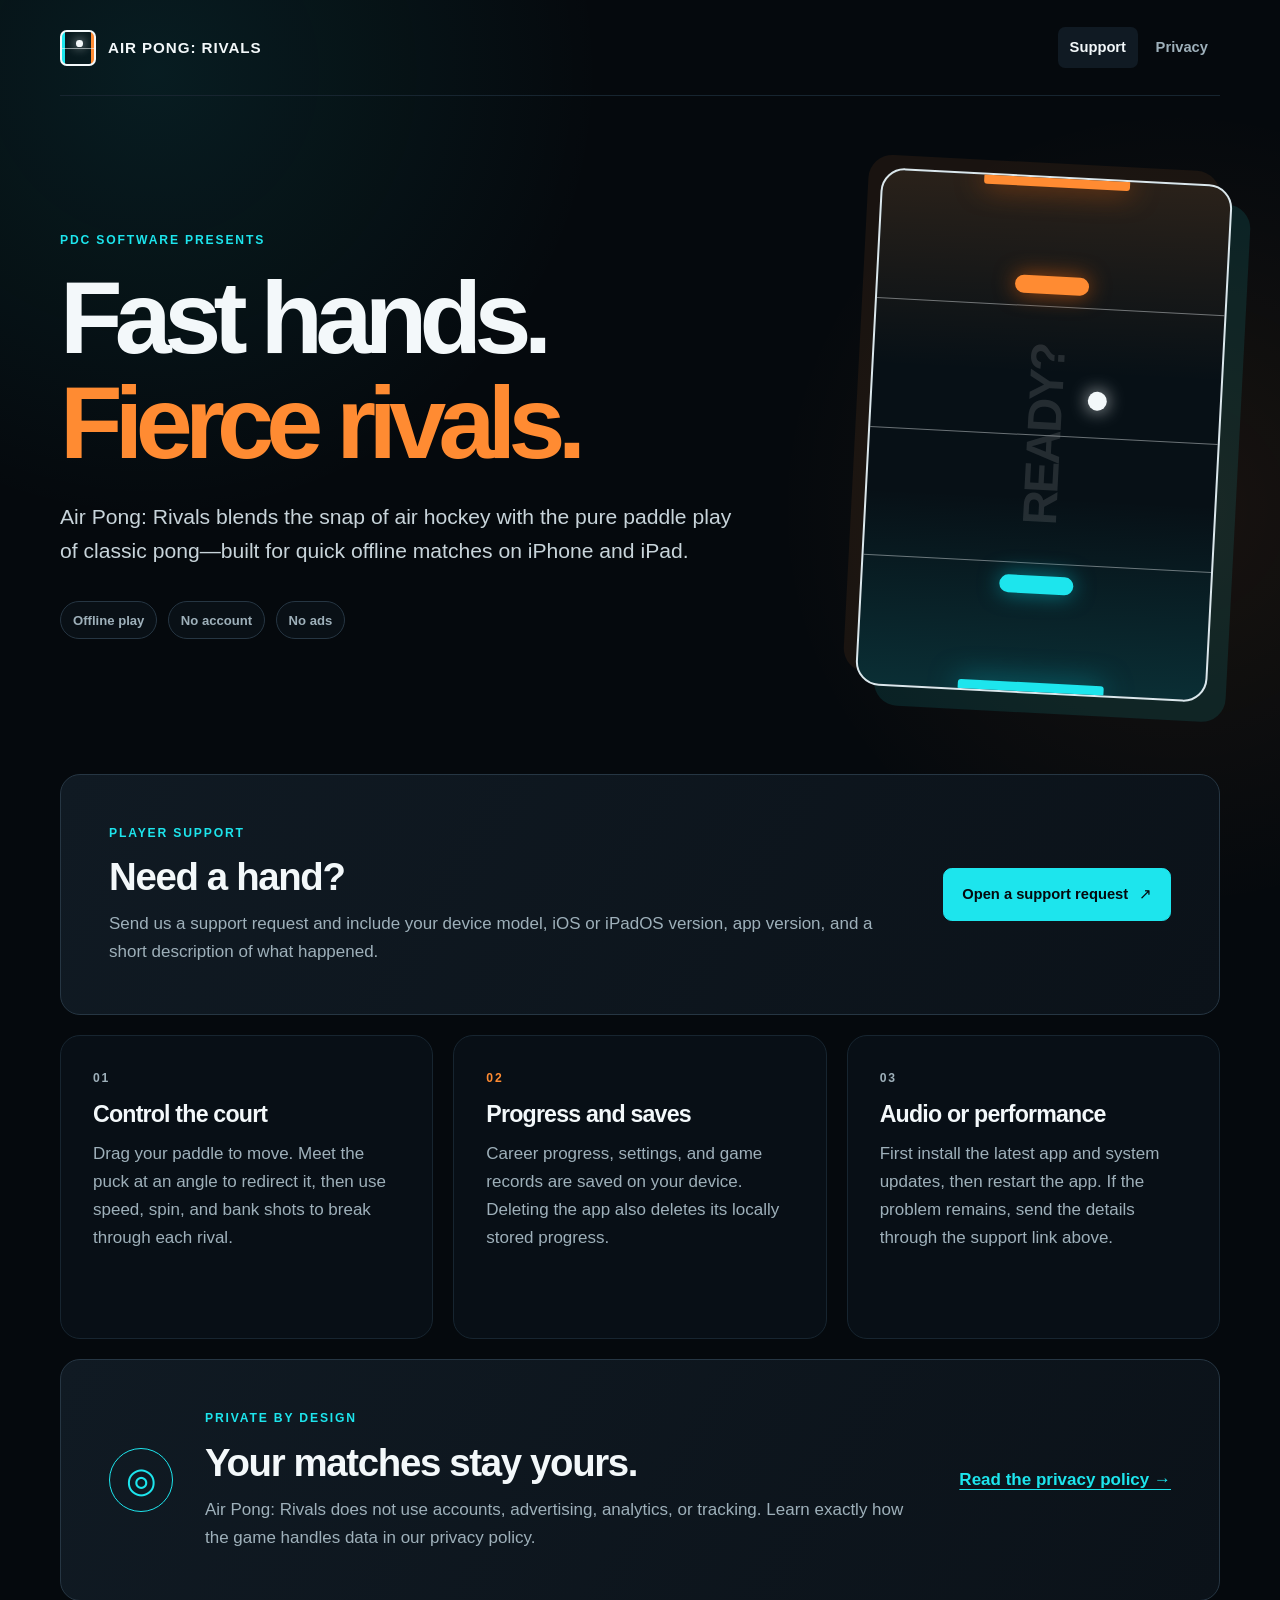
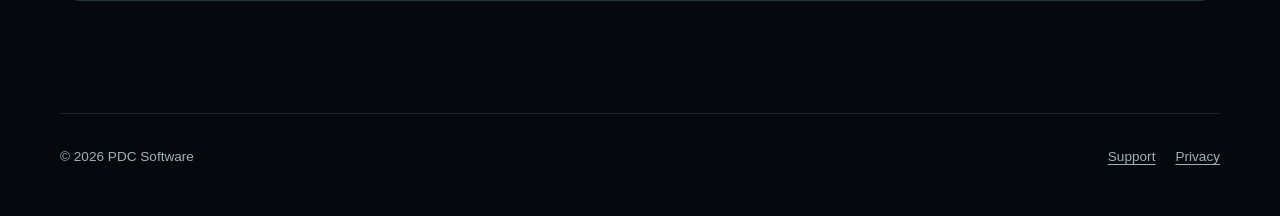
==== index.html @ 638e288f "feat: add Air Pong support site" ====
<!doctype html>
<html lang="en">
  <head>
    <meta charset="utf-8">
    <meta name="viewport" content="width=device-width, initial-scale=1">
    <meta name="theme-color" content="#05090d">
    <meta
      name="description"
      content="Support for Air Pong: Rivals, the fast offline paddle game for iPhone and iPad."
    >
    <title>Air Pong: Rivals — Support</title>
    <link rel="stylesheet" href="./styles.css">
  </head>
  <body>
    <a class="skip-link" href="#main-content">Skip to content</a>

    <header class="site-header">
      <a class="brand" href="./" aria-label="Air Pong: Rivals support home">
        <span class="brand-mark" aria-hidden="true">
          <span class="brand-puck"></span>
        </span>
        <span>Air Pong: Rivals</span>
      </a>
      <nav aria-label="Primary navigation">
        <a aria-current="page" href="./">Support</a>
        <a href="./privacy/">Privacy</a>
      </nav>
    </header>

    <main id="main-content">
      <section class="hero" aria-labelledby="hero-title">
        <div class="hero-copy">
          <p class="eyebrow">PDC Software presents</p>
          <h1 id="hero-title">Fast hands.<br><span>Fierce rivals.</span></h1>
          <p class="lede">
            Air Pong: Rivals blends the snap of air hockey with the pure paddle
            play of classic pong—built for quick offline matches on iPhone and iPad.
          </p>
          <div class="badges" aria-label="Game highlights">
            <span>Offline play</span>
            <span>No account</span>
            <span>No ads</span>
          </div>
        </div>

        <div class="court-card" aria-hidden="true">
          <div class="court-line court-line-top"></div>
          <div class="court-line court-line-middle"></div>
          <div class="court-line court-line-bottom"></div>
          <div class="paddle paddle-top"></div>
          <div class="paddle paddle-bottom"></div>
          <div class="puck"></div>
          <p>READY?</p>
        </div>
      </section>

      <section class="support-panel" aria-labelledby="support-title">
        <div>
          <p class="eyebrow">Player support</p>
          <h2 id="support-title">Need a hand?</h2>
          <p>
            Send us a support request and include your device model, iOS or iPadOS
            version, app version, and a short description of what happened.
          </p>
        </div>
        <a
          class="button"
          href="https://github.com/pdcsoftwarellc/pdcsoftware.github.io/issues/new?title=Air%20Pong%3A%20Rivals%20support%20request"
        >Open a support request <span aria-hidden="true">↗</span></a>
      </section>

      <section class="help-grid" aria-label="Common help topics">
        <article class="help-card">
          <p class="card-number">01</p>
          <h2>Control the court</h2>
          <p>
            Drag your paddle to move. Meet the puck at an angle to redirect it,
            then use speed, spin, and bank shots to break through each rival.
          </p>
        </article>

        <article class="help-card">
          <p class="card-number">02</p>
          <h2>Progress and saves</h2>
          <p>
            Career progress, settings, and game records are saved on your device.
            Deleting the app also deletes its locally stored progress.
          </p>
        </article>

        <article class="help-card">
          <p class="card-number">03</p>
          <h2>Audio or performance</h2>
          <p>
            First install the latest app and system updates, then restart the app.
            If the problem remains, send the details through the support link above.
          </p>
        </article>
      </section>

      <section class="privacy-callout" aria-labelledby="privacy-title">
        <div class="privacy-icon" aria-hidden="true">◎</div>
        <div>
          <p class="eyebrow">Private by design</p>
          <h2 id="privacy-title">Your matches stay yours.</h2>
          <p>
            Air Pong: Rivals does not use accounts, advertising, analytics, or
            tracking. Learn exactly how the game handles data in our privacy policy.
          </p>
        </div>
        <a class="text-link" href="./privacy/">Read the privacy policy <span aria-hidden="true">→</span></a>
      </section>
    </main>

    <footer>
      <p>© 2026 PDC Software</p>
      <div>
        <a href="./">Support</a>
        <a href="./privacy/">Privacy</a>
      </div>
    </footer>
  </body>
</html>
---- styles.css ----
:root {
  color-scheme: dark;
  --background: #05090d;
  --surface: #0b1219;
  --surface-raised: #101a23;
  --line: #263643;
  --line-soft: #172530;
  --text: #f3f8fa;
  --muted: #9eb0ba;
  --cyan: #1de5ed;
  --cyan-dark: #087f8b;
  --orange: #ff8b32;
  --orange-dark: #a64b10;
  --max-width: 1160px;
  font-family: ui-sans-serif, -apple-system, BlinkMacSystemFont, "Segoe UI", sans-serif;
  font-synthesis: none;
}

* {
  box-sizing: border-box;
}

html {
  background: var(--background);
  scroll-behavior: smooth;
}

body {
  min-width: 320px;
  margin: 0;
  color: var(--text);
  background:
    radial-gradient(circle at 12% 4%, rgb(29 229 237 / 9%), transparent 28rem),
    radial-gradient(circle at 92% 28%, rgb(255 139 50 / 8%), transparent 25rem),
    var(--background);
  font-size: 17px;
  line-height: 1.65;
}

a {
  color: inherit;
}

a:focus-visible {
  outline: 3px solid var(--cyan);
  outline-offset: 4px;
}

.skip-link {
  position: fixed;
  z-index: 20;
  top: 1rem;
  left: 1rem;
  padding: 0.65rem 0.9rem;
  border-radius: 0.4rem;
  color: var(--background);
  background: var(--cyan);
  font-weight: 800;
  transform: translateY(-200%);
}

.skip-link:focus {
  transform: translateY(0);
}

.site-header,
main,
footer {
  width: min(calc(100% - 3rem), var(--max-width));
  margin-inline: auto;
}

.site-header {
  display: flex;
  align-items: center;
  justify-content: space-between;
  min-height: 6rem;
  border-bottom: 1px solid var(--line-soft);
}

.brand {
  display: inline-flex;
  gap: 0.75rem;
  align-items: center;
  color: var(--text);
  font-size: 0.95rem;
  font-weight: 850;
  letter-spacing: 0.06em;
  text-decoration: none;
  text-transform: uppercase;
}

.brand-mark {
  position: relative;
  display: inline-block;
  width: 2.25rem;
  height: 2.25rem;
  overflow: hidden;
  border: 2px solid var(--text);
  border-radius: 0.42rem;
  background: linear-gradient(90deg, var(--cyan) 0 10%, transparent 10% 90%, var(--orange) 90%);
}

.brand-mark::before {
  position: absolute;
  top: 50%;
  left: 0;
  width: 100%;
  border-top: 1px solid rgb(243 248 250 / 55%);
  content: "";
}

.brand-puck {
  position: absolute;
  top: 0.56rem;
  left: 0.9rem;
  width: 0.42rem;
  height: 0.42rem;
  border-radius: 50%;
  background: var(--text);
  box-shadow: 0 0 0.65rem var(--text);
}

nav {
  display: flex;
  gap: 0.35rem;
}

nav a {
  padding: 0.55rem 0.75rem;
  border-radius: 0.45rem;
  color: var(--muted);
  font-size: 0.92rem;
  font-weight: 700;
  text-decoration: none;
}

nav a:hover,
nav a[aria-current="page"] {
  color: var(--text);
  background: var(--surface-raised);
}

.hero {
  display: grid;
  grid-template-columns: minmax(0, 1.3fr) minmax(18rem, 0.7fr);
  gap: clamp(3rem, 8vw, 7rem);
  align-items: center;
  min-height: 42rem;
  padding-block: 5rem;
}

.eyebrow,
.card-number,
.effective-date {
  margin: 0 0 0.9rem;
  color: var(--cyan);
  font-size: 0.76rem;
  font-weight: 850;
  letter-spacing: 0.15em;
  text-transform: uppercase;
}

h1,
h2,
p {
  margin-top: 0;
}

h1,
h2 {
  line-height: 1.03;
  text-wrap: balance;
}

h1 {
  max-width: 12ch;
  margin-bottom: 1.5rem;
  font-size: clamp(3.6rem, 8vw, 7.4rem);
  font-weight: 900;
  letter-spacing: -0.075em;
}

h1 span {
  color: var(--orange);
}

h2 {
  margin-bottom: 0.85rem;
  font-size: clamp(1.65rem, 3vw, 2.4rem);
  letter-spacing: -0.035em;
}

.lede {
  max-width: 42rem;
  color: #c8d4da;
  font-size: clamp(1.1rem, 2vw, 1.32rem);
  line-height: 1.65;
}

.badges {
  display: flex;
  flex-wrap: wrap;
  gap: 0.65rem;
  margin-top: 2rem;
}

.badges span {
  padding: 0.45rem 0.75rem;
  border: 1px solid var(--line);
  border-radius: 100vmax;
  color: var(--muted);
  background: rgb(11 18 25 / 78%);
  font-size: 0.82rem;
  font-weight: 750;
}

.court-card {
  position: relative;
  width: min(100%, 22rem);
  aspect-ratio: 0.68;
  justify-self: end;
  overflow: hidden;
  border: 2px solid #dbe7ec;
  border-radius: 1.5rem;
  background:
    linear-gradient(180deg, rgb(255 139 50 / 14%), transparent 38%),
    linear-gradient(0deg, rgb(29 229 237 / 14%), transparent 38%),
    #071016;
  box-shadow:
    1.2rem 1.2rem 0 rgb(29 229 237 / 10%),
    -0.8rem -0.8rem 0 rgb(255 139 50 / 8%);
  transform: rotate(3deg);
}

.court-card::before,
.court-card::after {
  position: absolute;
  left: 50%;
  width: 42%;
  height: 0.7rem;
  border-radius: 0.2rem;
  content: "";
  transform: translateX(-50%);
}

.court-card::before {
  top: -0.15rem;
  background: var(--orange);
  box-shadow: 0 0 1.8rem var(--orange-dark);
}

.court-card::after {
  bottom: -0.15rem;
  background: var(--cyan);
  box-shadow: 0 0 1.8rem var(--cyan-dark);
}

.court-card p {
  position: absolute;
  top: 50%;
  left: 50%;
  margin: 0;
  color: rgb(243 248 250 / 12%);
  font-size: 3rem;
  font-weight: 950;
  letter-spacing: -0.06em;
  transform: translate(-50%, -50%) rotate(-90deg);
}

.court-line {
  position: absolute;
  left: 0;
  width: 100%;
  border-top: 1px solid rgb(243 248 250 / 42%);
}

.court-line-top {
  top: 25%;
}

.court-line-middle {
  top: 50%;
}

.court-line-bottom {
  top: 75%;
}

.paddle {
  position: absolute;
  left: 50%;
  width: 4.6rem;
  height: 1.15rem;
  border-radius: 100vmax;
  transform: translateX(-50%);
}

.paddle-top {
  top: 19%;
  background: var(--orange);
  box-shadow: 0 0 1.3rem var(--orange-dark);
}

.paddle-bottom {
  bottom: 19%;
  background: var(--cyan);
  box-shadow: 0 0 1.3rem var(--cyan-dark);
}

.puck {
  position: absolute;
  top: 41%;
  left: 62%;
  width: 1.2rem;
  height: 1.2rem;
  border-radius: 50%;
  background: var(--text);
  box-shadow: 0 0 1.1rem rgb(243 248 250 / 80%);
}

.support-panel,
.privacy-callout {
  display: grid;
  grid-template-columns: 1fr auto;
  gap: 2rem;
  align-items: center;
  margin-bottom: 1.25rem;
  padding: clamp(1.6rem, 4vw, 3rem);
  border: 1px solid var(--line);
  border-radius: 1.25rem;
  background: linear-gradient(120deg, var(--surface-raised), var(--surface));
}

.support-panel p:not(.eyebrow),
.privacy-callout p:not(.eyebrow),
.help-card p,
.policy-content p,
.policy-summary p {
  color: var(--muted);
}

.support-panel p:last-child,
.privacy-callout p:last-child,
.help-card p:last-child,
.policy-summary p:last-child {
  margin-bottom: 0;
}

.button {
  display: inline-flex;
  gap: 0.65rem;
  align-items: center;
  justify-content: center;
  min-height: 3.3rem;
  padding: 0.8rem 1.15rem;
  border: 1px solid var(--cyan);
  border-radius: 0.55rem;
  color: var(--background);
  background: var(--cyan);
  font-size: 0.92rem;
  font-weight: 850;
  text-decoration: none;
  white-space: nowrap;
}

.button:hover {
  background: #72f6fa;
}

.help-grid {
  display: grid;
  grid-template-columns: repeat(3, 1fr);
  gap: 1.25rem;
  margin-bottom: 1.25rem;
}

.help-card {
  min-height: 19rem;
  padding: 2rem;
  border: 1px solid var(--line-soft);
  border-radius: 1.25rem;
  background: rgb(11 18 25 / 72%);
}

.help-card:nth-child(2) .card-number {
  color: var(--orange);
}

.help-card h2 {
  font-size: 1.45rem;
}

.privacy-callout {
  grid-template-columns: auto 1fr auto;
  margin-bottom: 7rem;
}

.privacy-icon {
  display: grid;
  width: 4rem;
  height: 4rem;
  place-items: center;
  border: 1px solid var(--cyan);
  border-radius: 50%;
  color: var(--cyan);
  font-size: 2.2rem;
}

.text-link {
  color: var(--cyan);
  font-weight: 800;
  text-underline-offset: 0.25rem;
}

footer {
  display: flex;
  justify-content: space-between;
  padding-block: 2rem 3rem;
  border-top: 1px solid var(--line-soft);
  color: var(--muted);
  font-size: 0.85rem;
}

footer p {
  margin: 0;
}

footer div {
  display: flex;
  gap: 1.25rem;
}

footer a {
  text-underline-offset: 0.2rem;
}

.policy-page {
  max-width: 940px;
}

.policy-header {
  padding-block: 6rem 4rem;
  border-bottom: 1px solid var(--line-soft);
}

.policy-header h1 {
  max-width: none;
  margin-bottom: 1.2rem;
  font-size: clamp(3.4rem, 8vw, 6.8rem);
}

.effective-date {
  margin-top: 2rem;
  color: var(--muted);
}

.policy-summary {
  margin-block: 3rem 1rem;
  padding: clamp(1.6rem, 4vw, 2.6rem);
  border: 1px solid var(--cyan-dark);
  border-radius: 1.25rem;
  background: rgb(29 229 237 / 6%);
}

.policy-summary h2 {
  max-width: 22ch;
}

.policy-content {
  margin-bottom: 6rem;
}

.policy-content section {
  padding-block: 2.5rem;
  border-bottom: 1px solid var(--line-soft);
}

.policy-content h2 {
  display: grid;
  grid-template-columns: 2.5rem 1fr;
  gap: 0.3rem;
  font-size: 1.55rem;
}

.policy-content h2 span {
  color: var(--orange);
  font-size: 0.75rem;
  letter-spacing: 0.08em;
}

.policy-content p {
  max-width: 47rem;
  margin-left: 2.8rem;
}

.policy-content .button {
  margin: 0.6rem 0 0 2.8rem;
}

@media (max-width: 820px) {
  .hero {
    grid-template-columns: 1fr;
    min-height: auto;
    padding-block: 4rem;
  }

  .court-card {
    width: min(75vw, 20rem);
    justify-self: center;
    transform: rotate(2deg);
  }

  .help-grid {
    grid-template-columns: 1fr;
  }

  .help-card {
    min-height: auto;
  }

  .privacy-callout {
    grid-template-columns: auto 1fr;
  }

  .privacy-callout .text-link {
    grid-column: 2;
  }
}

@media (max-width: 620px) {
  .site-header,
  main,
  footer {
    width: min(calc(100% - 2rem), var(--max-width));
  }

  .site-header {
    align-items: flex-start;
    padding-block: 1.2rem;
  }

  .brand {
    max-width: 11rem;
    line-height: 1.25;
  }

  nav {
    flex-direction: column;
    align-items: flex-end;
  }

  nav a {
    padding-block: 0.3rem;
  }

  h1 {
    font-size: clamp(3.25rem, 17vw, 5.4rem);
  }

  .support-panel,
  .privacy-callout {
    grid-template-columns: 1fr;
  }

  .support-panel .button {
    width: 100%;
    white-space: normal;
  }

  .privacy-callout .text-link {
    grid-column: 1;
  }

  .policy-content h2 {
    grid-template-columns: 1fr;
  }

  .policy-content p,
  .policy-content .button {
    margin-left: 0;
  }

  footer {
    gap: 1rem;
    flex-direction: column;
  }
}

@media (prefers-reduced-motion: reduce) {
  html {
    scroll-behavior: auto;
  }
}
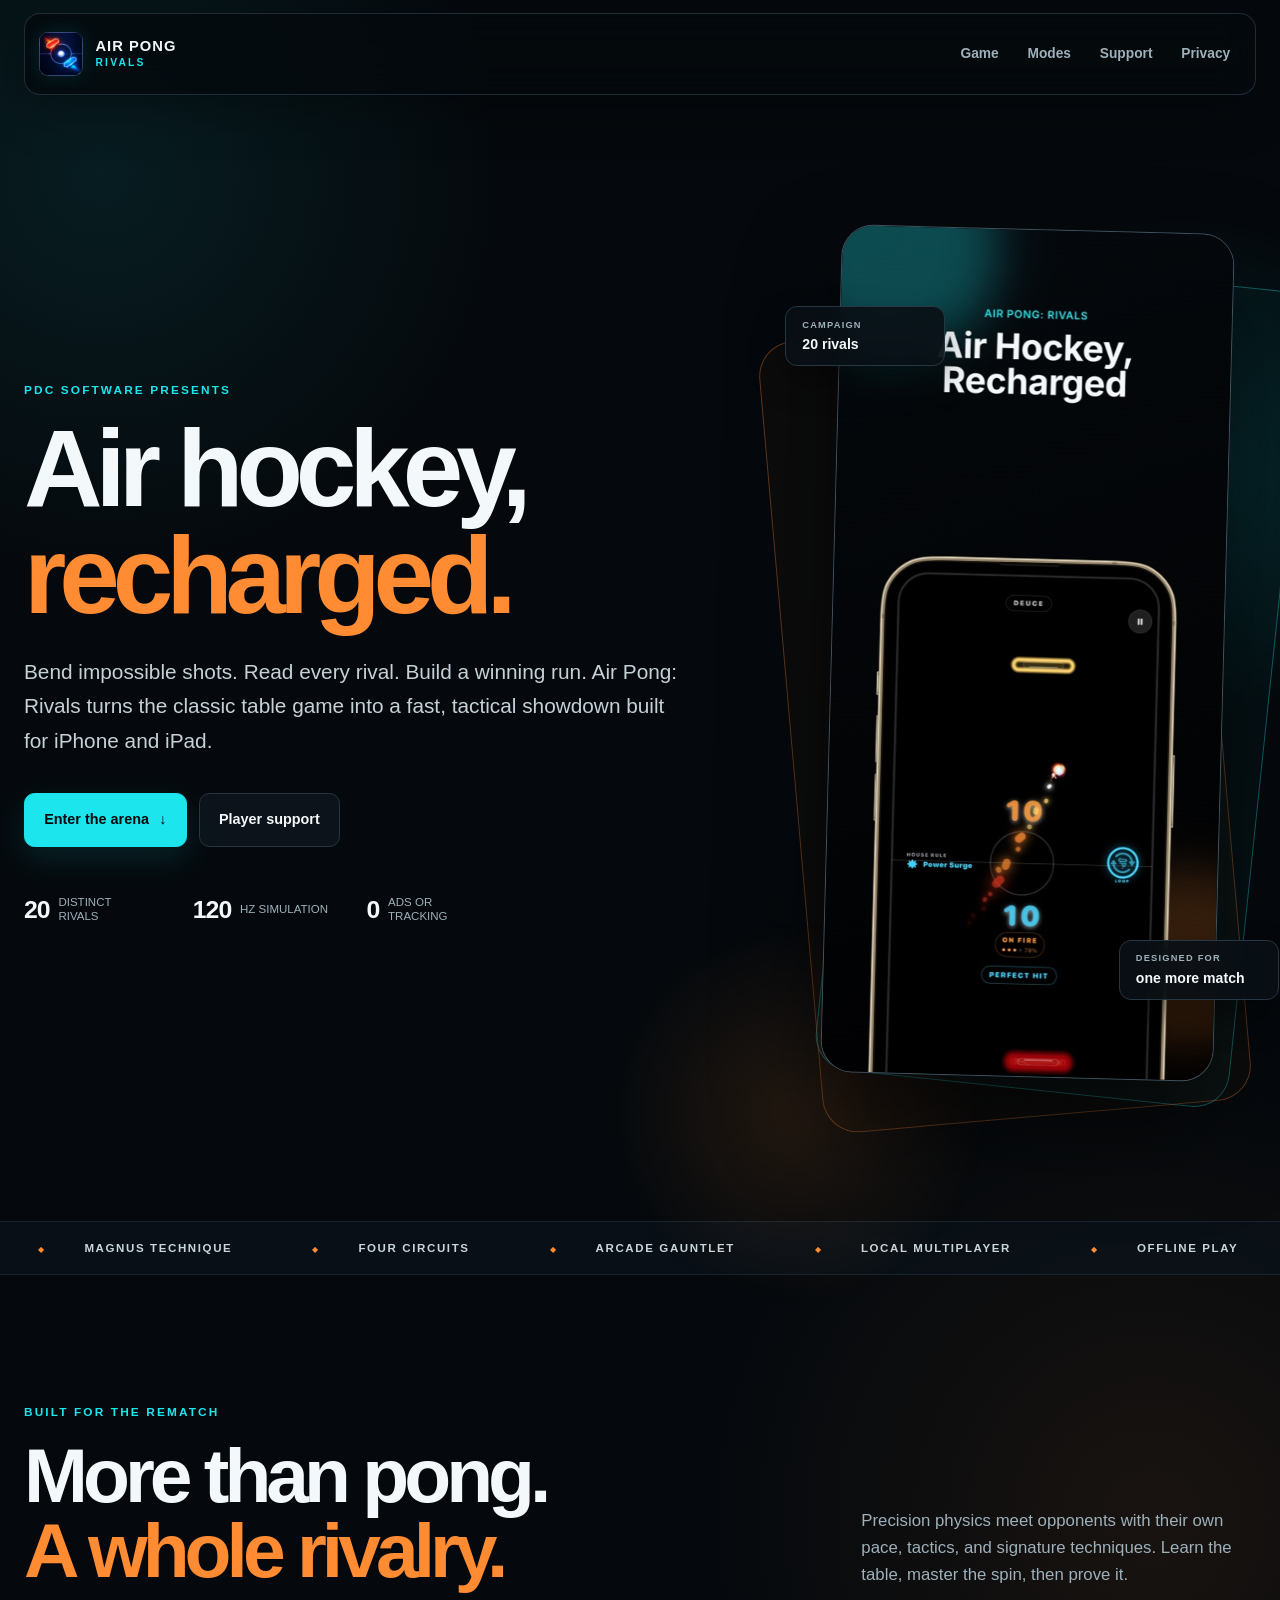
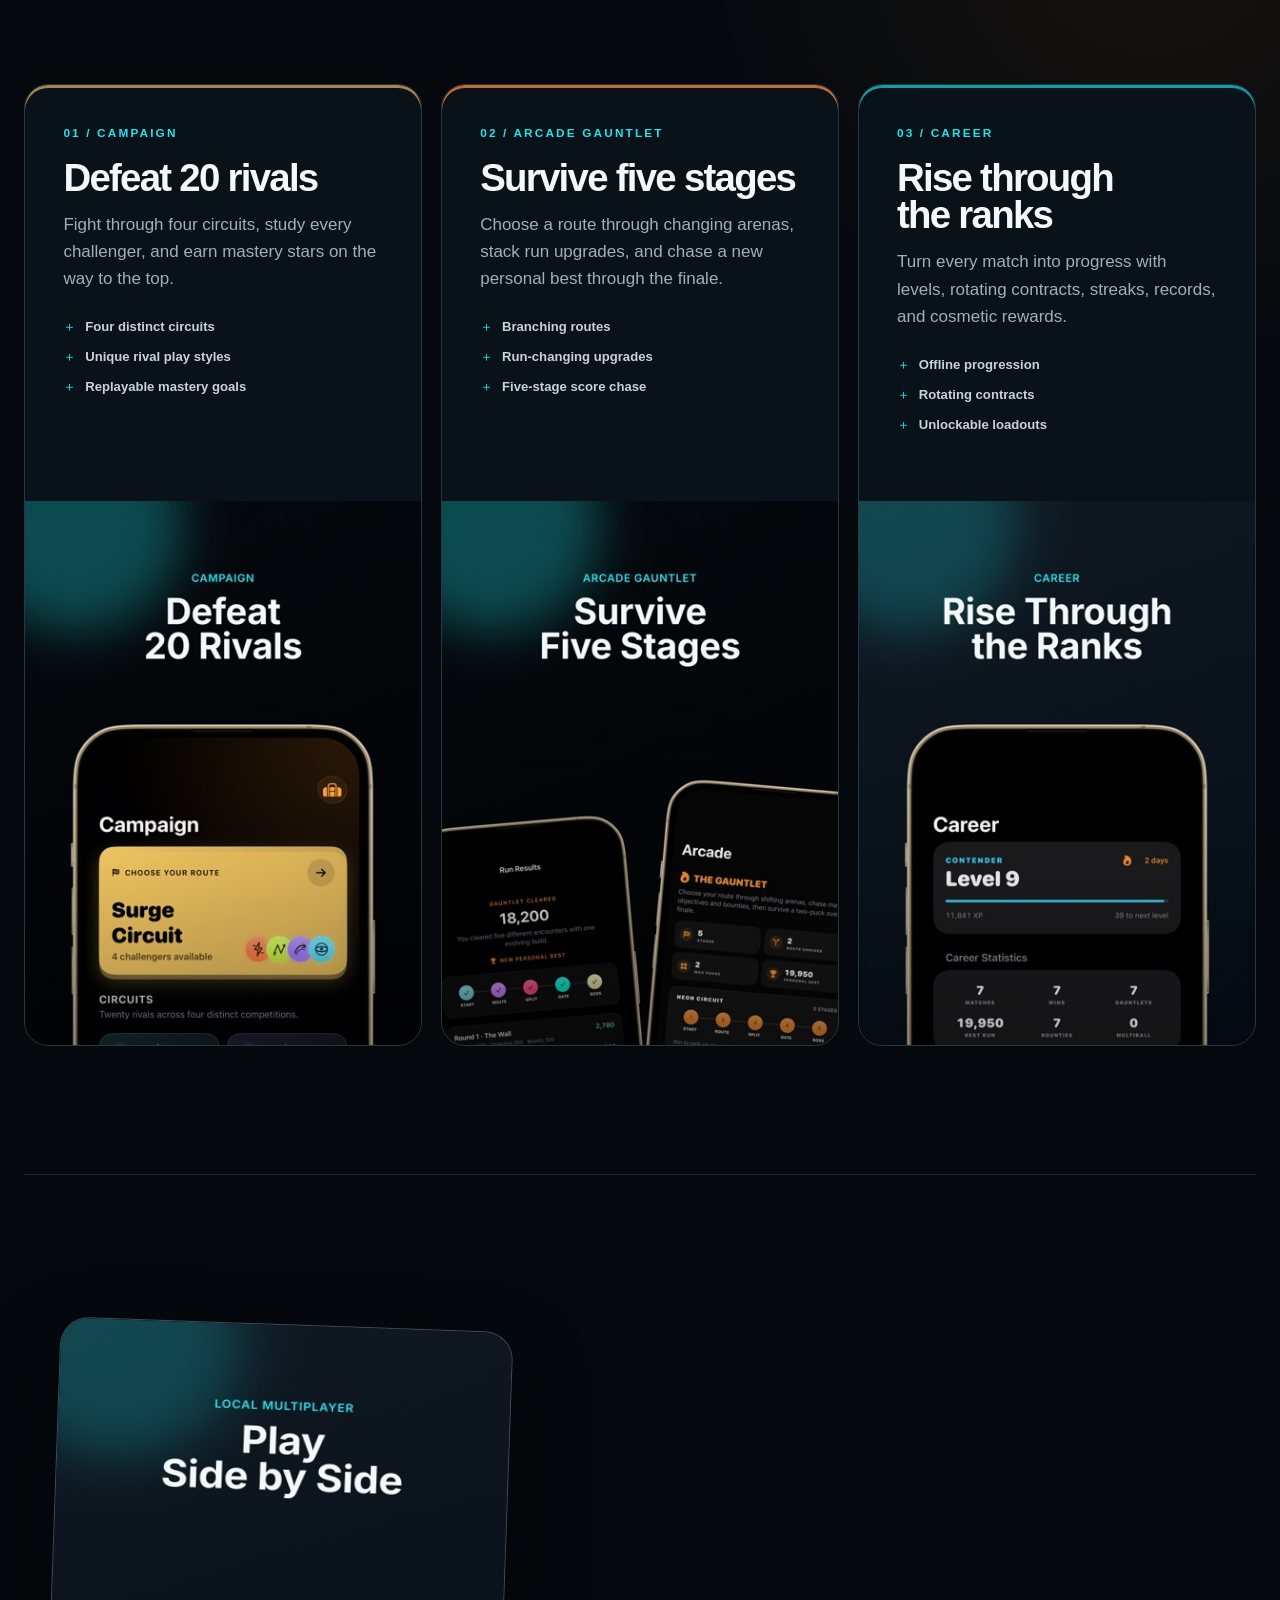
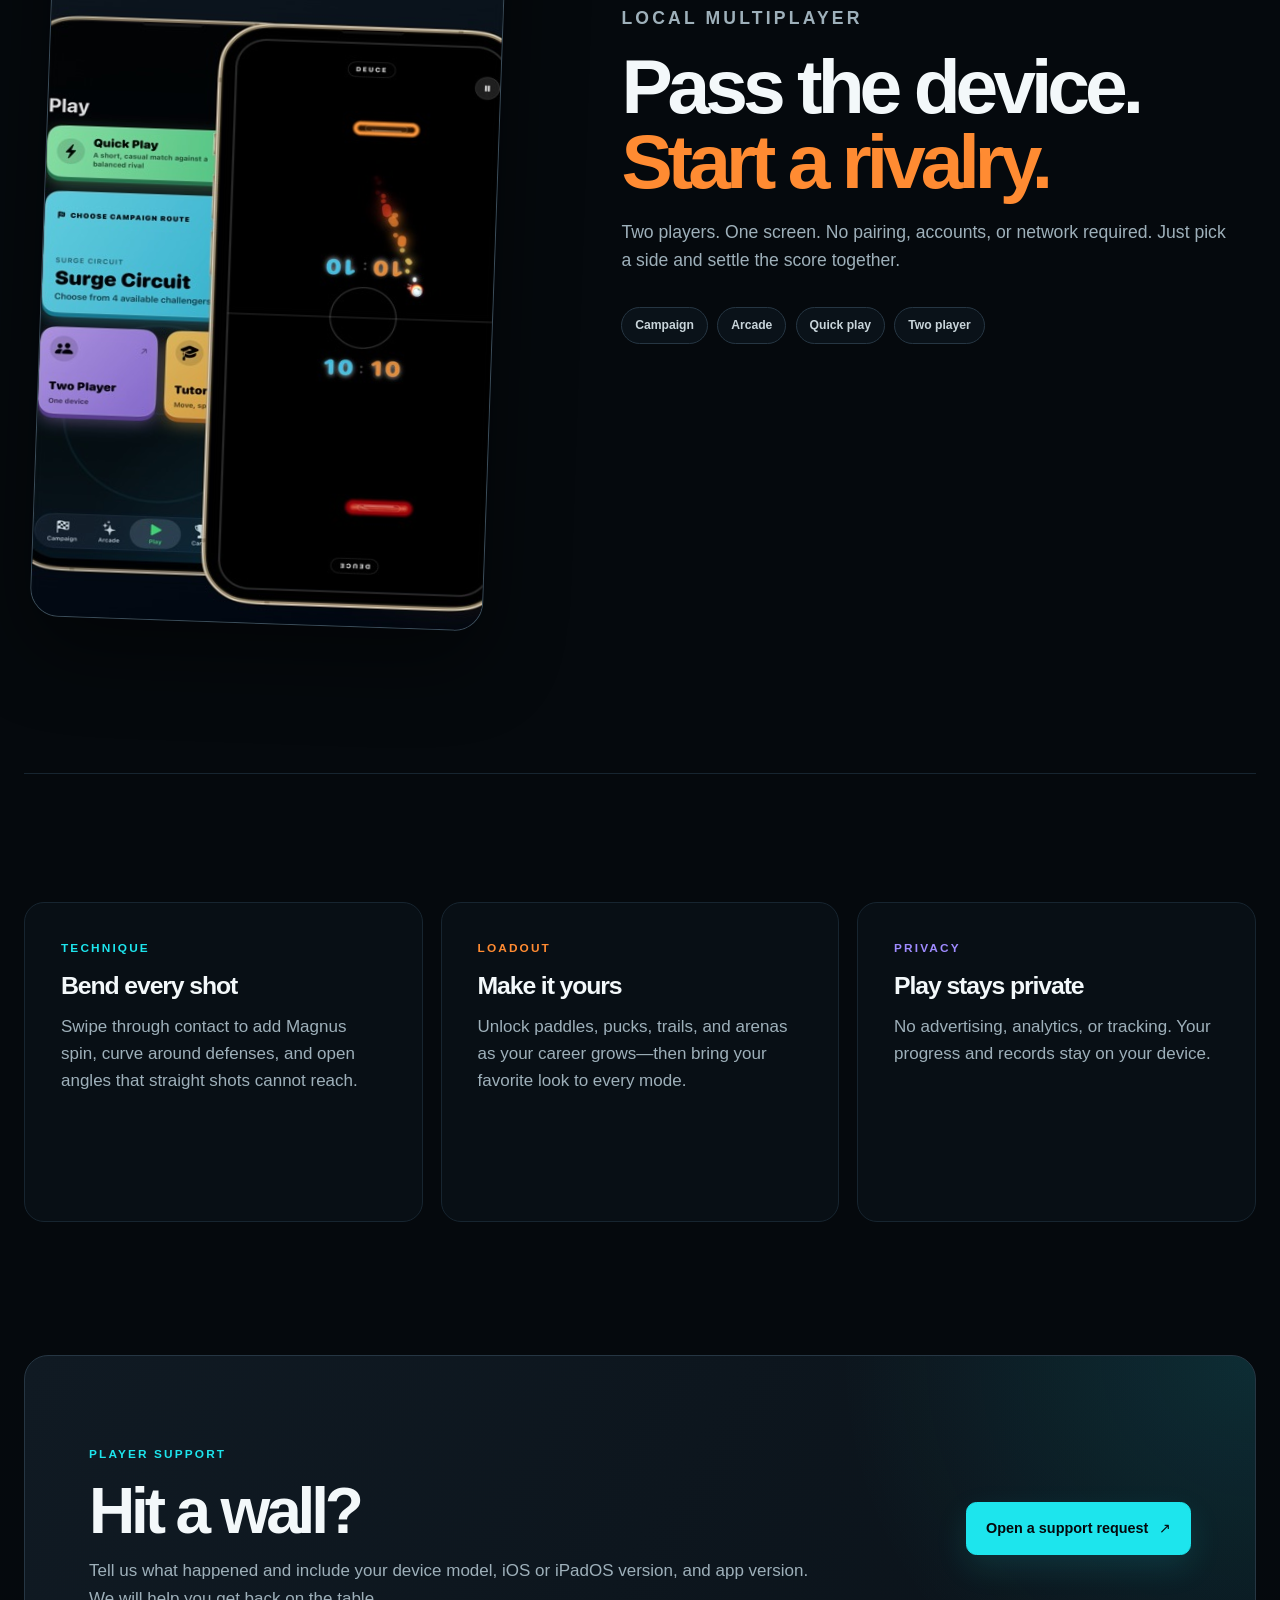
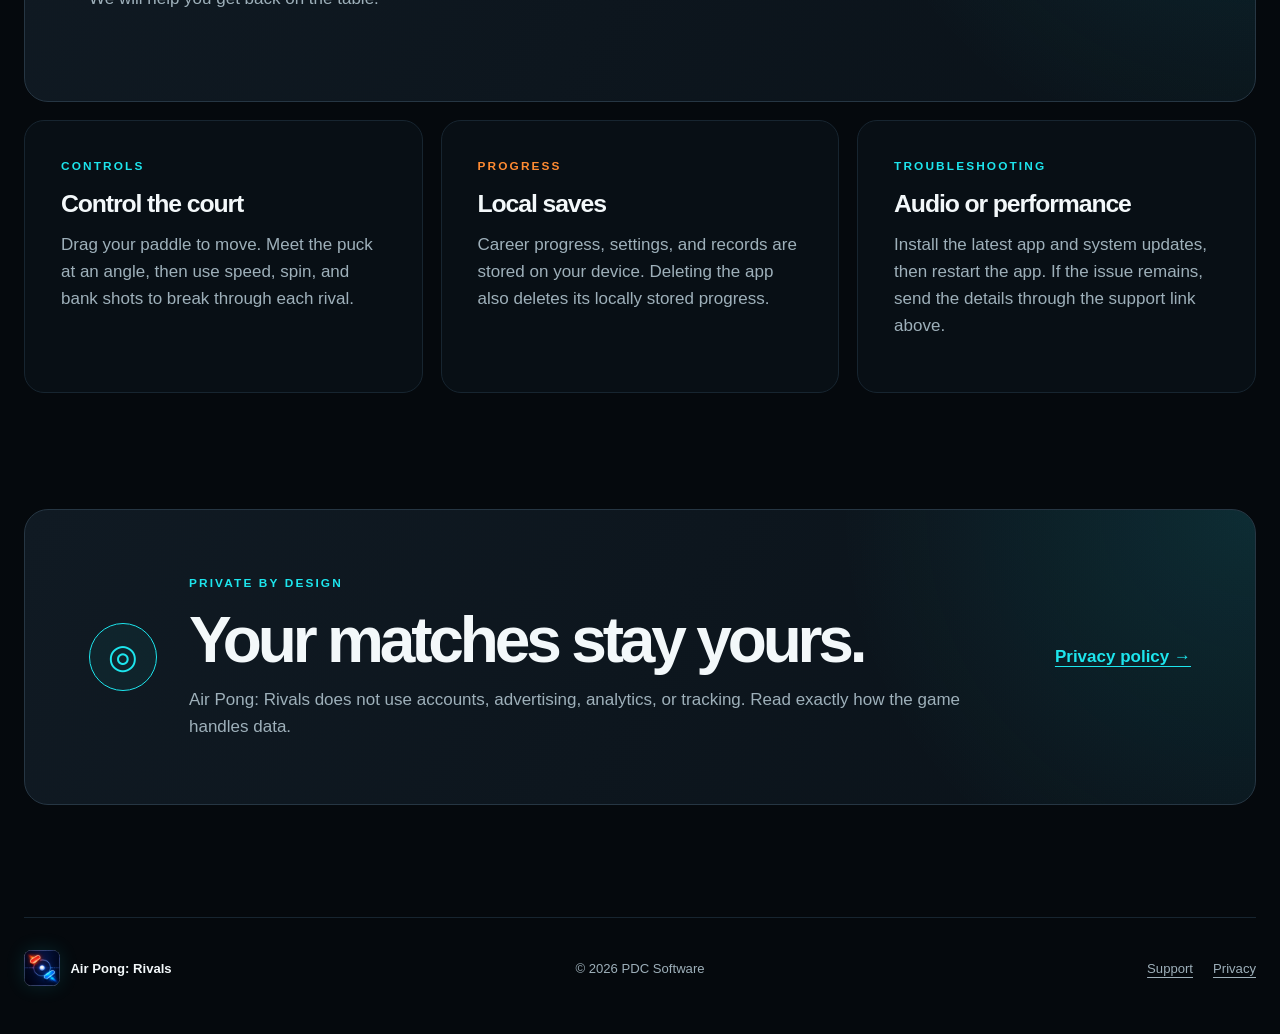
==== commit d6861a88: "feat: refresh Air Pong marketing site" ====
--- a/index.html
+++ b/index.html
@@ -6,61 +6,240 @@
     <meta name="theme-color" content="#05090d">
     <meta
       name="description"
-      content="Support for Air Pong: Rivals, the fast offline paddle game for iPhone and iPad."
+      content="Air Pong: Rivals is air hockey recharged—bend shots, defeat 20 rivals, survive the Arcade Gauntlet, and play side by side on iPhone and iPad."
     >
-    <title>Air Pong: Rivals — Support</title>
+    <meta property="og:type" content="website">
+    <meta property="og:title" content="Air Pong: Rivals — Air Hockey, Recharged">
+    <meta
+      property="og:description"
+      content="Fast hands. Fierce rivals. One more match."
+    >
+    <meta property="og:url" content="https://pdcsoftware.github.io/">
+    <meta property="og:image" content="https://pdcsoftware.github.io/assets/og.jpg">
+    <meta
+      property="og:image:alt"
+      content="Air Pong: Rivals — Air Hockey, Recharged, with a glowing game table on iPhone"
+    >
+    <meta name="twitter:card" content="summary_large_image">
+    <meta name="twitter:title" content="Air Pong: Rivals — Air Hockey, Recharged">
+    <meta
+      name="twitter:description"
+      content="Fast hands. Fierce rivals. One more match."
+    >
+    <meta name="twitter:image" content="https://pdcsoftware.github.io/assets/og.jpg">
+    <title>Air Pong: Rivals — Air Hockey, Recharged</title>
+    <link rel="icon" href="./assets/app-icon.png">
+    <link rel="apple-touch-icon" href="./assets/app-icon.png">
     <link rel="stylesheet" href="./styles.css">
   </head>
   <body>
     <a class="skip-link" href="#main-content">Skip to content</a>
 
     <header class="site-header">
-      <a class="brand" href="./" aria-label="Air Pong: Rivals support home">
-        <span class="brand-mark" aria-hidden="true">
-          <span class="brand-puck"></span>
-        </span>
-        <span>Air Pong: Rivals</span>
+      <a class="brand" href="./" aria-label="Air Pong: Rivals home">
+        <img src="./assets/app-icon.png" alt="" width="44" height="44">
+        <span><strong>Air Pong</strong><small>Rivals</small></span>
       </a>
       <nav aria-label="Primary navigation">
-        <a aria-current="page" href="./">Support</a>
+        <a href="#game">Game</a>
+        <a href="#modes">Modes</a>
+        <a href="#support">Support</a>
         <a href="./privacy/">Privacy</a>
       </nav>
     </header>
 
     <main id="main-content">
       <section class="hero" aria-labelledby="hero-title">
+        <div class="hero-glow hero-glow-cyan" aria-hidden="true"></div>
+        <div class="hero-glow hero-glow-orange" aria-hidden="true"></div>
         <div class="hero-copy">
           <p class="eyebrow">PDC Software presents</p>
-          <h1 id="hero-title">Fast hands.<br><span>Fierce rivals.</span></h1>
+          <h1 id="hero-title">Air hockey,<br><span>recharged.</span></h1>
           <p class="lede">
-            Air Pong: Rivals blends the snap of air hockey with the pure paddle
-            play of classic pong—built for quick offline matches on iPhone and iPad.
-          </p>
-          <div class="badges" aria-label="Game highlights">
-            <span>Offline play</span>
-            <span>No account</span>
-            <span>No ads</span>
-          </div>
-        </div>
-
-        <div class="court-card" aria-hidden="true">
-          <div class="court-line court-line-top"></div>
-          <div class="court-line court-line-middle"></div>
-          <div class="court-line court-line-bottom"></div>
-          <div class="paddle paddle-top"></div>
-          <div class="paddle paddle-bottom"></div>
-          <div class="puck"></div>
-          <p>READY?</p>
-        </div>
-      </section>
-
-      <section class="support-panel" aria-labelledby="support-title">
+            Bend impossible shots. Read every rival. Build a winning run.
+            Air Pong: Rivals turns the classic table game into a fast, tactical
+            showdown built for iPhone and iPad.
+          </p>
+          <div class="hero-actions">
+            <a class="button" href="#game">Enter the arena <span aria-hidden="true">↓</span></a>
+            <a class="button button-quiet" href="#support">Player support</a>
+          </div>
+          <ul class="hero-facts" aria-label="Game highlights">
+            <li><strong>20</strong><span>distinct rivals</span></li>
+            <li><strong>120</strong><span>Hz simulation</span></li>
+            <li><strong>0</strong><span>ads or tracking</span></li>
+          </ul>
+        </div>
+
+        <div class="hero-art">
+          <div class="hero-frame">
+            <img
+              src="./assets/air-hockey-recharged.jpg"
+              alt="Air Pong gameplay with a glowing puck, cyan and orange paddles, and the words Air Hockey, Recharged"
+              width="462"
+              height="1000"
+              fetchpriority="high"
+            >
+          </div>
+          <div class="float-tag float-tag-top" aria-hidden="true">
+            <span>Campaign</span><strong>20 rivals</strong>
+          </div>
+          <div class="float-tag float-tag-bottom" aria-hidden="true">
+            <span>Designed for</span><strong>one more match</strong>
+          </div>
+        </div>
+      </section>
+
+      <div class="signal-strip" aria-label="More game highlights">
+        <span>Magnus technique</span>
+        <span>Four circuits</span>
+        <span>Arcade gauntlet</span>
+        <span>Local multiplayer</span>
+        <span>Offline play</span>
+      </div>
+
+      <section id="game" class="section story-section" aria-labelledby="story-title">
+        <div class="section-heading">
+          <p class="eyebrow">Built for the rematch</p>
+          <h2 id="story-title">More than pong.<br><span>A whole rivalry.</span></h2>
+          <p>
+            Precision physics meet opponents with their own pace, tactics, and
+            signature techniques. Learn the table, master the spin, then prove it.
+          </p>
+        </div>
+
+        <div class="story-grid">
+          <article class="story-card story-card-campaign">
+            <div class="story-copy">
+              <p class="card-number">01 / Campaign</p>
+              <h3>Defeat 20 rivals</h3>
+              <p>
+                Fight through four circuits, study every challenger, and earn
+                mastery stars on the way to the top.
+              </p>
+              <ul class="mini-list">
+                <li>Four distinct circuits</li>
+                <li>Unique rival play styles</li>
+                <li>Replayable mastery goals</li>
+              </ul>
+            </div>
+            <img
+              src="./assets/defeat-20-rivals.jpg"
+              alt="Campaign screen showing four circuits and the headline Defeat 20 Rivals"
+              width="416"
+              height="900"
+              loading="lazy"
+            >
+          </article>
+
+          <article class="story-card story-card-arcade">
+            <div class="story-copy">
+              <p class="card-number">02 / Arcade Gauntlet</p>
+              <h3>Survive five stages</h3>
+              <p>
+                Choose a route through changing arenas, stack run upgrades, and
+                chase a new personal best through the finale.
+              </p>
+              <ul class="mini-list">
+                <li>Branching routes</li>
+                <li>Run-changing upgrades</li>
+                <li>Five-stage score chase</li>
+              </ul>
+            </div>
+            <img
+              src="./assets/survive-five-stages.jpg"
+              alt="Two angled phones showing an Arcade Gauntlet run and results"
+              width="416"
+              height="900"
+              loading="lazy"
+            >
+          </article>
+
+          <article class="story-card story-card-career">
+            <div class="story-copy">
+              <p class="card-number">03 / Career</p>
+              <h3>Rise through the ranks</h3>
+              <p>
+                Turn every match into progress with levels, rotating contracts,
+                streaks, records, and cosmetic rewards.
+              </p>
+              <ul class="mini-list">
+                <li>Offline progression</li>
+                <li>Rotating contracts</li>
+                <li>Unlockable loadouts</li>
+              </ul>
+            </div>
+            <img
+              src="./assets/rise-through-ranks.jpg"
+              alt="Career dashboard with level progress, records, and contracts"
+              width="416"
+              height="900"
+              loading="lazy"
+            >
+          </article>
+        </div>
+      </section>
+
+      <section id="modes" class="section multiplayer" aria-labelledby="multiplayer-title">
+        <div class="multiplayer-art">
+          <img
+            src="./assets/play-side-by-side.jpg"
+            alt="Two phones showing local two-player setup and a side-by-side match"
+            width="416"
+            height="900"
+            loading="lazy"
+          >
+        </div>
+        <div class="multiplayer-copy">
+          <p class="eyebrow">Local multiplayer</p>
+          <h2 id="multiplayer-title">Pass the device.<br><span>Start a rivalry.</span></h2>
+          <p>
+            Two players. One screen. No pairing, accounts, or network required.
+            Just pick a side and settle the score together.
+          </p>
+          <div class="mode-chips" aria-label="Available ways to play">
+            <span>Campaign</span>
+            <span>Arcade</span>
+            <span>Quick play</span>
+            <span>Two player</span>
+          </div>
+        </div>
+      </section>
+
+      <section class="section detail-grid" aria-label="Game details">
+        <article>
+          <p class="card-number">Technique</p>
+          <h3>Bend every shot</h3>
+          <p>
+            Swipe through contact to add Magnus spin, curve around defenses, and
+            open angles that straight shots cannot reach.
+          </p>
+        </article>
+        <article>
+          <p class="card-number">Loadout</p>
+          <h3>Make it yours</h3>
+          <p>
+            Unlock paddles, pucks, trails, and arenas as your career grows—then
+            bring your favorite look to every mode.
+          </p>
+        </article>
+        <article>
+          <p class="card-number">Privacy</p>
+          <h3>Play stays private</h3>
+          <p>
+            No advertising, analytics, or tracking. Your progress and records stay
+            on your device.
+          </p>
+        </article>
+      </section>
+
+      <section id="support" class="section support-panel" aria-labelledby="support-title">
         <div>
           <p class="eyebrow">Player support</p>
-          <h2 id="support-title">Need a hand?</h2>
-          <p>
-            Send us a support request and include your device model, iOS or iPadOS
-            version, app version, and a short description of what happened.
+          <h2 id="support-title">Hit a wall?</h2>
+          <p>
+            Tell us what happened and include your device model, iOS or iPadOS
+            version, and app version. We will help you get back on the table.
           </p>
         </div>
         <a
@@ -71,29 +250,27 @@
 
       <section class="help-grid" aria-label="Common help topics">
         <article class="help-card">
-          <p class="card-number">01</p>
-          <h2>Control the court</h2>
-          <p>
-            Drag your paddle to move. Meet the puck at an angle to redirect it,
-            then use speed, spin, and bank shots to break through each rival.
-          </p>
-        </article>
-
+          <p class="card-number">Controls</p>
+          <h3>Control the court</h3>
+          <p>
+            Drag your paddle to move. Meet the puck at an angle, then use speed,
+            spin, and bank shots to break through each rival.
+          </p>
+        </article>
         <article class="help-card">
-          <p class="card-number">02</p>
-          <h2>Progress and saves</h2>
-          <p>
-            Career progress, settings, and game records are saved on your device.
+          <p class="card-number">Progress</p>
+          <h3>Local saves</h3>
+          <p>
+            Career progress, settings, and records are stored on your device.
             Deleting the app also deletes its locally stored progress.
           </p>
         </article>
-
         <article class="help-card">
-          <p class="card-number">03</p>
-          <h2>Audio or performance</h2>
-          <p>
-            First install the latest app and system updates, then restart the app.
-            If the problem remains, send the details through the support link above.
+          <p class="card-number">Troubleshooting</p>
+          <h3>Audio or performance</h3>
+          <p>
+            Install the latest app and system updates, then restart the app. If the
+            issue remains, send the details through the support link above.
           </p>
         </article>
       </section>
@@ -105,17 +282,21 @@
           <h2 id="privacy-title">Your matches stay yours.</h2>
           <p>
             Air Pong: Rivals does not use accounts, advertising, analytics, or
-            tracking. Learn exactly how the game handles data in our privacy policy.
-          </p>
-        </div>
-        <a class="text-link" href="./privacy/">Read the privacy policy <span aria-hidden="true">→</span></a>
+            tracking. Read exactly how the game handles data.
+          </p>
+        </div>
+        <a class="text-link" href="./privacy/">Privacy policy <span aria-hidden="true">→</span></a>
       </section>
     </main>
 
     <footer>
+      <a class="footer-brand" href="./">
+        <img src="./assets/app-icon.png" alt="" width="36" height="36">
+        <span>Air Pong: Rivals</span>
+      </a>
       <p>© 2026 PDC Software</p>
       <div>
-        <a href="./">Support</a>
+        <a href="#support">Support</a>
         <a href="./privacy/">Privacy</a>
       </div>
     </footer>
--- a/styles.css
+++ b/styles.css
@@ -1,17 +1,18 @@
 :root {
   color-scheme: dark;
   --background: #05090d;
-  --surface: #0b1219;
+  --surface: #0a1219;
   --surface-raised: #101a23;
+  --surface-soft: #13212b;
   --line: #263643;
   --line-soft: #172530;
   --text: #f3f8fa;
   --muted: #9eb0ba;
   --cyan: #1de5ed;
-  --cyan-dark: #087f8b;
+  --cyan-bright: #74f7fb;
   --orange: #ff8b32;
-  --orange-dark: #a64b10;
-  --max-width: 1160px;
+  --orange-bright: #ffc169;
+  --max-width: 1240px;
   font-family: ui-sans-serif, -apple-system, BlinkMacSystemFont, "Segoe UI", sans-serif;
   font-synthesis: none;
 }
@@ -23,18 +24,38 @@
 html {
   background: var(--background);
   scroll-behavior: smooth;
+  scroll-padding-top: 7rem;
 }
 
 body {
   min-width: 320px;
   margin: 0;
+  overflow-x: hidden;
   color: var(--text);
   background:
-    radial-gradient(circle at 12% 4%, rgb(29 229 237 / 9%), transparent 28rem),
-    radial-gradient(circle at 92% 28%, rgb(255 139 50 / 8%), transparent 25rem),
+    radial-gradient(circle at 8% 3%, rgb(29 229 237 / 9%), transparent 25rem),
+    radial-gradient(circle at 90% 26%, rgb(255 139 50 / 8%), transparent 28rem),
     var(--background);
   font-size: 17px;
-  line-height: 1.65;
+  line-height: 1.6;
+}
+
+body::before {
+  position: fixed;
+  z-index: -1;
+  inset: 0;
+  background-image:
+    linear-gradient(rgb(255 255 255 / 1.8%) 1px, transparent 1px),
+    linear-gradient(90deg, rgb(255 255 255 / 1.8%) 1px, transparent 1px);
+  background-size: 5rem 5rem;
+  content: "";
+  mask-image: linear-gradient(to bottom, black, transparent 60%);
+  pointer-events: none;
+}
+
+img {
+  display: block;
+  max-width: 100%;
 }
 
 a {
@@ -46,16 +67,52 @@
   outline-offset: 4px;
 }
 
+h1,
+h2,
+h3,
+p {
+  margin-top: 0;
+}
+
+h1,
+h2,
+h3 {
+  line-height: 0.98;
+  text-wrap: balance;
+}
+
+h1,
+h2 {
+  letter-spacing: -0.065em;
+}
+
+h1 span,
+h2 span {
+  color: var(--orange);
+}
+
+h2 {
+  margin-bottom: 1.2rem;
+  font-size: clamp(3rem, 6vw, 5.6rem);
+  font-weight: 900;
+}
+
+h3 {
+  margin-bottom: 0.9rem;
+  font-size: clamp(1.7rem, 3vw, 2.45rem);
+  letter-spacing: -0.045em;
+}
+
 .skip-link {
   position: fixed;
-  z-index: 20;
+  z-index: 100;
   top: 1rem;
   left: 1rem;
-  padding: 0.65rem 0.9rem;
-  border-radius: 0.4rem;
+  padding: 0.7rem 1rem;
+  border-radius: 0.55rem;
   color: var(--background);
   background: var(--cyan);
-  font-weight: 800;
+  font-weight: 900;
   transform: translateY(-200%);
 }
 
@@ -71,11 +128,19 @@
 }
 
 .site-header {
+  position: sticky;
+  z-index: 50;
+  top: 0.8rem;
   display: flex;
   align-items: center;
   justify-content: space-between;
-  min-height: 6rem;
-  border-bottom: 1px solid var(--line-soft);
+  min-height: 5.1rem;
+  padding: 0.65rem 0.75rem 0.65rem 0.9rem;
+  border: 1px solid rgb(38 54 67 / 80%);
+  border-radius: 1rem;
+  background: rgb(5 9 13 / 78%);
+  box-shadow: 0 1rem 3rem rgb(0 0 0 / 28%);
+  backdrop-filter: blur(18px);
 }
 
 .brand {
@@ -83,55 +148,47 @@
   gap: 0.75rem;
   align-items: center;
   color: var(--text);
-  font-size: 0.95rem;
+  text-decoration: none;
+}
+
+.brand img,
+.footer-brand img {
+  border-radius: 22%;
+  box-shadow: 0 0 1.2rem rgb(29 229 237 / 13%);
+}
+
+.brand > span {
+  display: grid;
+  line-height: 1;
+}
+
+.brand strong {
+  font-size: 0.92rem;
+  font-weight: 900;
+  letter-spacing: 0.07em;
+  text-transform: uppercase;
+}
+
+.brand small {
+  margin-top: 0.3rem;
+  color: var(--cyan);
+  font-size: 0.64rem;
   font-weight: 850;
-  letter-spacing: 0.06em;
-  text-decoration: none;
+  letter-spacing: 0.22em;
   text-transform: uppercase;
-}
-
-.brand-mark {
-  position: relative;
-  display: inline-block;
-  width: 2.25rem;
-  height: 2.25rem;
-  overflow: hidden;
-  border: 2px solid var(--text);
-  border-radius: 0.42rem;
-  background: linear-gradient(90deg, var(--cyan) 0 10%, transparent 10% 90%, var(--orange) 90%);
-}
-
-.brand-mark::before {
-  position: absolute;
-  top: 50%;
-  left: 0;
-  width: 100%;
-  border-top: 1px solid rgb(243 248 250 / 55%);
-  content: "";
-}
-
-.brand-puck {
-  position: absolute;
-  top: 0.56rem;
-  left: 0.9rem;
-  width: 0.42rem;
-  height: 0.42rem;
-  border-radius: 50%;
-  background: var(--text);
-  box-shadow: 0 0 0.65rem var(--text);
 }
 
 nav {
   display: flex;
-  gap: 0.35rem;
+  gap: 0.2rem;
 }
 
 nav a {
-  padding: 0.55rem 0.75rem;
-  border-radius: 0.45rem;
+  padding: 0.65rem 0.8rem;
+  border-radius: 0.6rem;
   color: var(--muted);
-  font-size: 0.92rem;
-  font-weight: 700;
+  font-size: 0.86rem;
+  font-weight: 800;
   text-decoration: none;
 }
 
@@ -142,209 +199,75 @@
 }
 
 .hero {
-  display: grid;
-  grid-template-columns: minmax(0, 1.3fr) minmax(18rem, 0.7fr);
-  gap: clamp(3rem, 8vw, 7rem);
+  position: relative;
+  display: grid;
+  grid-template-columns: minmax(0, 1.05fr) minmax(22rem, 0.7fr);
+  gap: clamp(3rem, 7vw, 7rem);
   align-items: center;
-  min-height: 42rem;
-  padding-block: 5rem;
+  min-height: 50rem;
+  padding: clamp(5rem, 9vw, 8rem) 0 7rem;
+}
+
+.hero-copy,
+.hero-art {
+  position: relative;
+  z-index: 1;
+}
+
+.hero-glow {
+  position: absolute;
+  border-radius: 50%;
+  filter: blur(3px);
+  pointer-events: none;
+}
+
+.hero-glow-cyan {
+  top: 10%;
+  right: -16%;
+  width: 34rem;
+  height: 34rem;
+  background: radial-gradient(circle, rgb(29 229 237 / 13%), transparent 68%);
+}
+
+.hero-glow-orange {
+  right: 21%;
+  bottom: -8%;
+  width: 25rem;
+  height: 25rem;
+  background: radial-gradient(circle, rgb(255 139 50 / 12%), transparent 68%);
 }
 
 .eyebrow,
 .card-number,
 .effective-date {
-  margin: 0 0 0.9rem;
+  margin: 0 0 1rem;
   color: var(--cyan);
-  font-size: 0.76rem;
-  font-weight: 850;
-  letter-spacing: 0.15em;
+  font-size: 0.74rem;
+  font-weight: 900;
+  letter-spacing: 0.18em;
   text-transform: uppercase;
 }
 
-h1,
-h2,
-p {
-  margin-top: 0;
-}
-
-h1,
-h2 {
-  line-height: 1.03;
-  text-wrap: balance;
-}
-
 h1 {
-  max-width: 12ch;
-  margin-bottom: 1.5rem;
-  font-size: clamp(3.6rem, 8vw, 7.4rem);
-  font-weight: 900;
-  letter-spacing: -0.075em;
-}
-
-h1 span {
-  color: var(--orange);
-}
-
-h2 {
-  margin-bottom: 0.85rem;
-  font-size: clamp(1.65rem, 3vw, 2.4rem);
-  letter-spacing: -0.035em;
+  max-width: 10ch;
+  margin-bottom: 1.6rem;
+  font-size: clamp(4.2rem, 8.5vw, 8.2rem);
+  font-weight: 950;
 }
 
 .lede {
-  max-width: 42rem;
-  color: #c8d4da;
-  font-size: clamp(1.1rem, 2vw, 1.32rem);
+  max-width: 41rem;
+  margin-bottom: 0;
+  color: #c5d1d7;
+  font-size: clamp(1.08rem, 2vw, 1.3rem);
   line-height: 1.65;
 }
 
-.badges {
+.hero-actions {
   display: flex;
   flex-wrap: wrap;
-  gap: 0.65rem;
-  margin-top: 2rem;
-}
-
-.badges span {
-  padding: 0.45rem 0.75rem;
-  border: 1px solid var(--line);
-  border-radius: 100vmax;
-  color: var(--muted);
-  background: rgb(11 18 25 / 78%);
-  font-size: 0.82rem;
-  font-weight: 750;
-}
-
-.court-card {
-  position: relative;
-  width: min(100%, 22rem);
-  aspect-ratio: 0.68;
-  justify-self: end;
-  overflow: hidden;
-  border: 2px solid #dbe7ec;
-  border-radius: 1.5rem;
-  background:
-    linear-gradient(180deg, rgb(255 139 50 / 14%), transparent 38%),
-    linear-gradient(0deg, rgb(29 229 237 / 14%), transparent 38%),
-    #071016;
-  box-shadow:
-    1.2rem 1.2rem 0 rgb(29 229 237 / 10%),
-    -0.8rem -0.8rem 0 rgb(255 139 50 / 8%);
-  transform: rotate(3deg);
-}
-
-.court-card::before,
-.court-card::after {
-  position: absolute;
-  left: 50%;
-  width: 42%;
-  height: 0.7rem;
-  border-radius: 0.2rem;
-  content: "";
-  transform: translateX(-50%);
-}
-
-.court-card::before {
-  top: -0.15rem;
-  background: var(--orange);
-  box-shadow: 0 0 1.8rem var(--orange-dark);
-}
-
-.court-card::after {
-  bottom: -0.15rem;
-  background: var(--cyan);
-  box-shadow: 0 0 1.8rem var(--cyan-dark);
-}
-
-.court-card p {
-  position: absolute;
-  top: 50%;
-  left: 50%;
-  margin: 0;
-  color: rgb(243 248 250 / 12%);
-  font-size: 3rem;
-  font-weight: 950;
-  letter-spacing: -0.06em;
-  transform: translate(-50%, -50%) rotate(-90deg);
-}
-
-.court-line {
-  position: absolute;
-  left: 0;
-  width: 100%;
-  border-top: 1px solid rgb(243 248 250 / 42%);
-}
-
-.court-line-top {
-  top: 25%;
-}
-
-.court-line-middle {
-  top: 50%;
-}
-
-.court-line-bottom {
-  top: 75%;
-}
-
-.paddle {
-  position: absolute;
-  left: 50%;
-  width: 4.6rem;
-  height: 1.15rem;
-  border-radius: 100vmax;
-  transform: translateX(-50%);
-}
-
-.paddle-top {
-  top: 19%;
-  background: var(--orange);
-  box-shadow: 0 0 1.3rem var(--orange-dark);
-}
-
-.paddle-bottom {
-  bottom: 19%;
-  background: var(--cyan);
-  box-shadow: 0 0 1.3rem var(--cyan-dark);
-}
-
-.puck {
-  position: absolute;
-  top: 41%;
-  left: 62%;
-  width: 1.2rem;
-  height: 1.2rem;
-  border-radius: 50%;
-  background: var(--text);
-  box-shadow: 0 0 1.1rem rgb(243 248 250 / 80%);
-}
-
-.support-panel,
-.privacy-callout {
-  display: grid;
-  grid-template-columns: 1fr auto;
-  gap: 2rem;
-  align-items: center;
-  margin-bottom: 1.25rem;
-  padding: clamp(1.6rem, 4vw, 3rem);
-  border: 1px solid var(--line);
-  border-radius: 1.25rem;
-  background: linear-gradient(120deg, var(--surface-raised), var(--surface));
-}
-
-.support-panel p:not(.eyebrow),
-.privacy-callout p:not(.eyebrow),
-.help-card p,
-.policy-content p,
-.policy-summary p {
-  color: var(--muted);
-}
-
-.support-panel p:last-child,
-.privacy-callout p:last-child,
-.help-card p:last-child,
-.policy-summary p:last-child {
-  margin-bottom: 0;
+  gap: 0.75rem;
+  margin-top: 2.2rem;
 }
 
 .button {
@@ -352,74 +275,465 @@
   gap: 0.65rem;
   align-items: center;
   justify-content: center;
-  min-height: 3.3rem;
-  padding: 0.8rem 1.15rem;
+  min-height: 3.35rem;
+  padding: 0.85rem 1.2rem;
   border: 1px solid var(--cyan);
-  border-radius: 0.55rem;
+  border-radius: 0.65rem;
   color: var(--background);
   background: var(--cyan);
-  font-size: 0.92rem;
+  box-shadow: 0 0.75rem 2rem rgb(29 229 237 / 12%);
+  font-size: 0.9rem;
+  font-weight: 900;
+  text-decoration: none;
+  transition: transform 180ms ease, background 180ms ease, border-color 180ms ease;
+}
+
+.button:hover {
+  border-color: var(--cyan-bright);
+  background: var(--cyan-bright);
+  transform: translateY(-2px);
+}
+
+.button-quiet {
+  border-color: var(--line);
+  color: var(--text);
+  background: rgb(16 26 35 / 65%);
+  box-shadow: none;
+}
+
+.button-quiet:hover {
+  border-color: #536b7b;
+  background: var(--surface-raised);
+}
+
+.hero-facts {
+  display: flex;
+  gap: clamp(1rem, 3vw, 2.5rem);
+  margin: 3rem 0 0;
+  padding: 0;
+  list-style: none;
+}
+
+.hero-facts li {
+  display: grid;
+  grid-template-columns: auto 1fr;
+  gap: 0.55rem;
+  align-items: center;
+  color: var(--muted);
+  font-size: 0.72rem;
+  line-height: 1.2;
+  text-transform: uppercase;
+}
+
+.hero-facts strong {
+  color: var(--text);
+  font-size: 1.55rem;
+  letter-spacing: -0.04em;
+}
+
+.hero-facts span {
+  max-width: 6rem;
+}
+
+.hero-art {
+  width: min(100%, 29rem);
+  justify-self: end;
+  padding: 2rem;
+}
+
+.hero-art::before,
+.hero-art::after {
+  position: absolute;
+  z-index: -1;
+  border-radius: 2.2rem;
+  content: "";
+}
+
+.hero-art::before {
+  inset: 8% -3% 2% 12%;
+  border: 1px solid rgb(29 229 237 / 38%);
+  background: rgb(29 229 237 / 3%);
+  transform: rotate(6deg);
+}
+
+.hero-art::after {
+  inset: 14% 8% -1% -2%;
+  border: 1px solid rgb(255 139 50 / 35%);
+  background: rgb(255 139 50 / 3%);
+  transform: rotate(-5deg);
+}
+
+.hero-frame {
+  position: relative;
+  overflow: hidden;
+  border: 1px solid #40515e;
+  border-radius: 2rem;
+  background: #030608;
+  box-shadow: 0 3rem 6rem rgb(0 0 0 / 60%);
+  transform: rotate(1.5deg);
+}
+
+.hero-frame img {
+  width: 100%;
+  height: auto;
+}
+
+.float-tag {
+  position: absolute;
+  display: grid;
+  min-width: 10rem;
+  padding: 0.8rem 1rem;
+  border: 1px solid var(--line);
+  border-radius: 0.75rem;
+  background: rgb(9 16 22 / 90%);
+  box-shadow: 0 1rem 2rem rgb(0 0 0 / 35%);
+  backdrop-filter: blur(12px);
+  line-height: 1.15;
+}
+
+.float-tag span {
+  color: var(--muted);
+  font-size: 0.58rem;
   font-weight: 850;
-  text-decoration: none;
-  white-space: nowrap;
-}
-
-.button:hover {
-  background: #72f6fa;
-}
-
+  letter-spacing: 0.13em;
+  text-transform: uppercase;
+}
+
+.float-tag strong {
+  margin-top: 0.35rem;
+  font-size: 0.88rem;
+}
+
+.float-tag-top {
+  top: 12%;
+  left: -3%;
+}
+
+.float-tag-bottom {
+  right: -5%;
+  bottom: 12%;
+}
+
+.signal-strip {
+  display: flex;
+  width: 100vw;
+  margin-left: calc(50% - 50vw);
+  overflow: hidden;
+  border-block: 1px solid var(--line-soft);
+  background: rgb(10 18 25 / 72%);
+}
+
+.signal-strip span {
+  flex: 1 0 auto;
+  padding: 1.05rem clamp(1.4rem, 3vw, 3.2rem);
+  color: #c9d6dc;
+  font-size: 0.72rem;
+  font-weight: 850;
+  letter-spacing: 0.14em;
+  text-transform: uppercase;
+}
+
+.signal-strip span::before {
+  margin-right: clamp(1.4rem, 3vw, 3.2rem);
+  color: var(--orange);
+  content: "◆";
+  font-size: 0.5rem;
+}
+
+.section {
+  padding-block: clamp(6rem, 10vw, 10rem);
+}
+
+.section-heading {
+  display: grid;
+  grid-template-columns: minmax(0, 1fr) minmax(17rem, 0.5fr);
+  column-gap: 3rem;
+  align-items: end;
+  margin-bottom: clamp(3rem, 6vw, 5rem);
+}
+
+.section-heading .eyebrow,
+.section-heading h2 {
+  grid-column: 1;
+}
+
+.section-heading > p:last-child {
+  grid-column: 2;
+  grid-row: 1 / span 2;
+  align-self: end;
+  margin-bottom: 1.2rem;
+  color: var(--muted);
+  font-size: 1.05rem;
+}
+
+.story-grid {
+  display: grid;
+  grid-template-columns: repeat(3, minmax(0, 1fr));
+  gap: 1.15rem;
+}
+
+.story-card {
+  position: relative;
+  display: flex;
+  min-height: 58rem;
+  overflow: hidden;
+  border: 1px solid var(--line);
+  border-radius: 1.5rem;
+  background: var(--surface);
+  flex-direction: column;
+}
+
+.story-card::after {
+  position: absolute;
+  right: 0;
+  bottom: 0;
+  left: 0;
+  height: 16rem;
+  background: linear-gradient(transparent, rgb(0 0 0 / 28%));
+  content: "";
+  pointer-events: none;
+}
+
+.story-copy {
+  position: relative;
+  z-index: 1;
+  min-height: 26rem;
+  padding: clamp(1.6rem, 3vw, 2.4rem);
+}
+
+.story-copy p:not(.card-number),
+.detail-grid article > p:last-child,
+.multiplayer-copy > p,
+.support-panel p:not(.eyebrow),
+.help-card p:not(.card-number),
+.privacy-callout p:not(.eyebrow),
+.policy-summary p:not(.card-number),
+.policy-content p {
+  color: var(--muted);
+}
+
+.story-card img {
+  width: 100%;
+  height: 34rem;
+  margin-top: auto;
+  object-fit: cover;
+  object-position: top;
+  transition: transform 400ms ease;
+}
+
+.story-card:hover img {
+  transform: scale(1.018);
+}
+
+.story-card-campaign {
+  box-shadow: inset 0 3px 0 rgb(255 193 105 / 65%);
+}
+
+.story-card-arcade {
+  box-shadow: inset 0 3px 0 rgb(255 139 50 / 75%);
+}
+
+.story-card-career {
+  box-shadow: inset 0 3px 0 rgb(29 229 237 / 65%);
+}
+
+.mini-list {
+  display: grid;
+  gap: 0.55rem;
+  margin: 1.5rem 0 0;
+  padding: 0;
+  color: #c8d3d8;
+  font-size: 0.82rem;
+  font-weight: 750;
+  list-style: none;
+}
+
+.mini-list li::before {
+  margin-right: 0.55rem;
+  color: var(--cyan);
+  content: "＋";
+}
+
+.multiplayer {
+  display: grid;
+  grid-template-columns: minmax(20rem, 0.78fr) minmax(0, 1fr);
+  gap: clamp(3rem, 8vw, 8rem);
+  align-items: center;
+  border-block: 1px solid var(--line-soft);
+}
+
+.multiplayer-art {
+  position: relative;
+  width: min(100%, 31rem);
+  padding: 1.3rem;
+}
+
+.multiplayer-art::before {
+  position: absolute;
+  inset: 12% -5% 6% 8%;
+  z-index: -1;
+  border-radius: 2.2rem;
+  background:
+    linear-gradient(135deg, rgb(29 229 237 / 18%), transparent 45%),
+    linear-gradient(315deg, rgb(255 139 50 / 16%), transparent 45%),
+    var(--surface);
+  content: "";
+  transform: rotate(-4deg);
+}
+
+.multiplayer-art img {
+  width: 100%;
+  border: 1px solid #3a4c59;
+  border-radius: 1.8rem;
+  box-shadow: 0 2rem 5rem rgb(0 0 0 / 48%);
+  transform: rotate(2deg);
+}
+
+.multiplayer-copy > p {
+  max-width: 38rem;
+  font-size: 1.1rem;
+}
+
+.mode-chips {
+  display: flex;
+  flex-wrap: wrap;
+  gap: 0.6rem;
+  margin-top: 2rem;
+}
+
+.mode-chips span {
+  padding: 0.5rem 0.8rem;
+  border: 1px solid var(--line);
+  border-radius: 100vmax;
+  color: #c8d4da;
+  background: var(--surface);
+  font-size: 0.76rem;
+  font-weight: 800;
+}
+
+.detail-grid,
 .help-grid {
   display: grid;
-  grid-template-columns: repeat(3, 1fr);
-  gap: 1.25rem;
-  margin-bottom: 1.25rem;
-}
-
+  grid-template-columns: repeat(3, minmax(0, 1fr));
+  gap: 1.1rem;
+}
+
+.detail-grid {
+  padding-bottom: 1.1rem;
+}
+
+.detail-grid article,
 .help-card {
-  min-height: 19rem;
-  padding: 2rem;
+  padding: clamp(1.5rem, 3vw, 2.25rem);
   border: 1px solid var(--line-soft);
   border-radius: 1.25rem;
-  background: rgb(11 18 25 / 72%);
-}
-
+  background: rgb(10 18 25 / 70%);
+}
+
+.detail-grid article {
+  min-height: 20rem;
+}
+
+.detail-grid article:nth-child(2) .card-number,
 .help-card:nth-child(2) .card-number {
   color: var(--orange);
 }
 
-.help-card h2 {
-  font-size: 1.45rem;
+.detail-grid article:nth-child(3) .card-number {
+  color: #9f8bff;
+}
+
+.detail-grid h3,
+.help-card h3 {
+  font-size: 1.55rem;
+}
+
+.support-panel,
+.privacy-callout {
+  display: grid;
+  grid-template-columns: 1fr auto;
+  gap: 2rem;
+  align-items: center;
+  margin-top: clamp(5rem, 9vw, 9rem);
+  padding: clamp(2rem, 5vw, 4.5rem);
+  border: 1px solid var(--line);
+  border-radius: 1.5rem;
+  background:
+    radial-gradient(circle at 100% 0, rgb(29 229 237 / 12%), transparent 26rem),
+    linear-gradient(120deg, var(--surface-raised), var(--surface));
+}
+
+.support-panel {
+  padding-block: clamp(3.5rem, 7vw, 6rem);
+}
+
+.support-panel h2,
+.privacy-callout h2 {
+  margin-bottom: 0.9rem;
+  font-size: clamp(2.5rem, 5vw, 4.6rem);
+}
+
+.support-panel p:not(.eyebrow) {
+  max-width: 46rem;
+  margin-bottom: 0;
+}
+
+.help-grid {
+  padding-block: 1.1rem 0;
+}
+
+.help-card {
+  min-height: 17rem;
 }
 
 .privacy-callout {
   grid-template-columns: auto 1fr auto;
   margin-bottom: 7rem;
+  padding-block: clamp(2.5rem, 5vw, 4rem);
+}
+
+.privacy-callout p:last-child {
+  margin-bottom: 0;
 }
 
 .privacy-icon {
   display: grid;
-  width: 4rem;
-  height: 4rem;
+  width: 4.25rem;
+  height: 4.25rem;
   place-items: center;
   border: 1px solid var(--cyan);
   border-radius: 50%;
   color: var(--cyan);
-  font-size: 2.2rem;
+  background: rgb(29 229 237 / 5%);
+  font-size: 2.1rem;
 }
 
 .text-link {
   color: var(--cyan);
-  font-weight: 800;
-  text-underline-offset: 0.25rem;
+  font-weight: 850;
+  text-underline-offset: 0.28rem;
+  white-space: nowrap;
 }
 
 footer {
-  display: flex;
-  justify-content: space-between;
+  display: grid;
+  grid-template-columns: 1fr auto 1fr;
+  gap: 2rem;
+  align-items: center;
   padding-block: 2rem 3rem;
   border-top: 1px solid var(--line-soft);
   color: var(--muted);
-  font-size: 0.85rem;
+  font-size: 0.82rem;
+}
+
+.footer-brand {
+  display: inline-flex;
+  gap: 0.65rem;
+  align-items: center;
+  justify-self: start;
+  color: var(--text);
+  font-weight: 850;
+  text-decoration: none;
 }
 
 footer p {
@@ -429,25 +743,32 @@
 footer div {
   display: flex;
   gap: 1.25rem;
+  justify-self: end;
 }
 
 footer a {
-  text-underline-offset: 0.2rem;
-}
+  text-underline-offset: 0.22rem;
+}
+
+/* Privacy policy */
 
 .policy-page {
   max-width: 940px;
 }
 
 .policy-header {
-  padding-block: 6rem 4rem;
+  padding-block: 7rem 4rem;
   border-bottom: 1px solid var(--line-soft);
 }
 
 .policy-header h1 {
   max-width: none;
   margin-bottom: 1.2rem;
-  font-size: clamp(3.4rem, 8vw, 6.8rem);
+  font-size: clamp(3.6rem, 8vw, 7rem);
+}
+
+.policy-header .lede {
+  max-width: 38rem;
 }
 
 .effective-date {
@@ -457,14 +778,16 @@
 
 .policy-summary {
   margin-block: 3rem 1rem;
-  padding: clamp(1.6rem, 4vw, 2.6rem);
-  border: 1px solid var(--cyan-dark);
+  padding: clamp(1.7rem, 4vw, 2.8rem);
+  border: 1px solid rgb(29 229 237 / 45%);
   border-radius: 1.25rem;
-  background: rgb(29 229 237 / 6%);
+  background: rgb(29 229 237 / 5%);
 }
 
 .policy-summary h2 {
   max-width: 22ch;
+  font-size: clamp(2rem, 5vw, 3.25rem);
+  letter-spacing: -0.045em;
 }
 
 .policy-content {
@@ -472,63 +795,77 @@
 }
 
 .policy-content section {
-  padding-block: 2.5rem;
+  padding-block: 2.8rem;
   border-bottom: 1px solid var(--line-soft);
 }
 
 .policy-content h2 {
   display: grid;
-  grid-template-columns: 2.5rem 1fr;
-  gap: 0.3rem;
-  font-size: 1.55rem;
+  grid-template-columns: 2.6rem 1fr;
+  gap: 0.35rem;
+  font-size: 1.6rem;
+  letter-spacing: -0.035em;
 }
 
 .policy-content h2 span {
   color: var(--orange);
-  font-size: 0.75rem;
-  letter-spacing: 0.08em;
+  font-size: 0.72rem;
+  letter-spacing: 0.1em;
 }
 
 .policy-content p {
   max-width: 47rem;
-  margin-left: 2.8rem;
+  margin-left: 2.95rem;
 }
 
 .policy-content .button {
-  margin: 0.6rem 0 0 2.8rem;
-}
-
-@media (max-width: 820px) {
+  margin: 0.7rem 0 0 2.95rem;
+}
+
+@media (max-width: 1000px) {
   .hero {
+    grid-template-columns: minmax(0, 1fr) minmax(18rem, 0.62fr);
+    gap: 2rem;
+  }
+
+  .hero-facts {
+    gap: 1.2rem;
+  }
+
+  .hero-art {
+    padding: 1.5rem;
+  }
+
+  .float-tag-top {
+    left: -8%;
+  }
+
+  .float-tag-bottom {
+    right: -8%;
+  }
+
+  .story-grid {
     grid-template-columns: 1fr;
-    min-height: auto;
-    padding-block: 4rem;
-  }
-
-  .court-card {
-    width: min(75vw, 20rem);
-    justify-self: center;
-    transform: rotate(2deg);
-  }
-
-  .help-grid {
-    grid-template-columns: 1fr;
-  }
-
-  .help-card {
-    min-height: auto;
-  }
-
-  .privacy-callout {
-    grid-template-columns: auto 1fr;
-  }
-
-  .privacy-callout .text-link {
-    grid-column: 2;
-  }
-}
-
-@media (max-width: 620px) {
+  }
+
+  .story-card {
+    display: grid;
+    grid-template-columns: 0.9fr 1fr;
+    min-height: 38rem;
+  }
+
+  .story-copy {
+    min-height: 0;
+    padding: 3rem;
+  }
+
+  .story-card img {
+    height: 100%;
+    min-height: 38rem;
+  }
+}
+
+@media (max-width: 760px) {
   .site-header,
   main,
   footer {
@@ -536,31 +873,180 @@
   }
 
   .site-header {
+    top: 0.5rem;
+  }
+
+  nav a:nth-child(2) {
+    display: none;
+  }
+
+  .hero {
+    grid-template-columns: 1fr;
+    padding-top: 5rem;
+  }
+
+  .hero-copy {
+    z-index: 2;
+  }
+
+  .hero-art {
+    width: min(86vw, 28rem);
+    justify-self: center;
+  }
+
+  .hero-facts {
+    justify-content: space-between;
+  }
+
+  .section-heading {
+    display: block;
+  }
+
+  .section-heading > p:last-child {
+    max-width: 38rem;
+  }
+
+  .story-card {
+    display: flex;
+    min-height: 0;
+  }
+
+  .story-copy {
+    padding: 2rem;
+  }
+
+  .story-card img {
+    height: auto;
+    min-height: 0;
+  }
+
+  .multiplayer {
+    grid-template-columns: 1fr;
+  }
+
+  .multiplayer-art {
+    width: min(90vw, 31rem);
+    justify-self: center;
+  }
+
+  .multiplayer-copy {
+    grid-row: 1;
+  }
+
+  .detail-grid,
+  .help-grid {
+    grid-template-columns: 1fr;
+  }
+
+  .detail-grid article,
+  .help-card {
+    min-height: 0;
+  }
+
+  .support-panel {
+    grid-template-columns: 1fr;
+  }
+
+  .support-panel .button {
+    justify-self: start;
+  }
+
+  .privacy-callout {
+    grid-template-columns: auto 1fr;
+  }
+
+  .privacy-callout .text-link {
+    grid-column: 2;
+  }
+
+  footer {
+    grid-template-columns: 1fr auto;
+  }
+
+  footer p {
+    grid-column: 1 / -1;
+    grid-row: 2;
+  }
+}
+
+@media (max-width: 520px) {
+  body {
+    font-size: 16px;
+  }
+
+  .site-header {
+    min-height: 4.4rem;
+    padding: 0.45rem 0.45rem 0.45rem 0.6rem;
+  }
+
+  .brand img {
+    width: 38px;
+    height: 38px;
+  }
+
+  .brand > span {
+    display: none;
+  }
+
+  nav a {
+    padding-inline: 0.55rem;
+    font-size: 0.78rem;
+  }
+
+  h1 {
+    font-size: clamp(3.8rem, 19vw, 5.8rem);
+  }
+
+  h2 {
+    font-size: clamp(2.8rem, 14vw, 4.2rem);
+  }
+
+  .hero {
+    padding-top: 4.5rem;
+  }
+
+  .hero-actions {
+    align-items: stretch;
+    flex-direction: column;
+  }
+
+  .hero-facts {
+    display: grid;
+    grid-template-columns: repeat(3, 1fr);
+    gap: 0.6rem;
+  }
+
+  .hero-facts li {
+    display: flex;
     align-items: flex-start;
-    padding-block: 1.2rem;
-  }
-
-  .brand {
-    max-width: 11rem;
-    line-height: 1.25;
-  }
-
-  nav {
     flex-direction: column;
-    align-items: flex-end;
-  }
-
-  nav a {
-    padding-block: 0.3rem;
-  }
-
-  h1 {
-    font-size: clamp(3.25rem, 17vw, 5.4rem);
+  }
+
+  .hero-facts span {
+    max-width: 5rem;
+  }
+
+  .hero-art {
+    width: 96%;
+    padding: 0.7rem;
+  }
+
+  .float-tag {
+    display: none;
+  }
+
+  .section {
+    padding-block: 5.5rem;
+  }
+
+  .story-copy {
+    padding: 1.6rem;
   }
 
   .support-panel,
   .privacy-callout {
     grid-template-columns: 1fr;
+    padding: 1.7rem;
   }
 
   .support-panel .button {
@@ -582,8 +1068,15 @@
   }
 
   footer {
+    grid-template-columns: 1fr;
     gap: 1rem;
-    flex-direction: column;
+  }
+
+  footer div,
+  footer p {
+    grid-column: 1;
+    grid-row: auto;
+    justify-self: start;
   }
 }
 
@@ -591,4 +1084,11 @@
   html {
     scroll-behavior: auto;
   }
-}
+
+  *,
+  *::before,
+  *::after {
+    scroll-behavior: auto !important;
+    transition-duration: 0.01ms !important;
+  }
+}
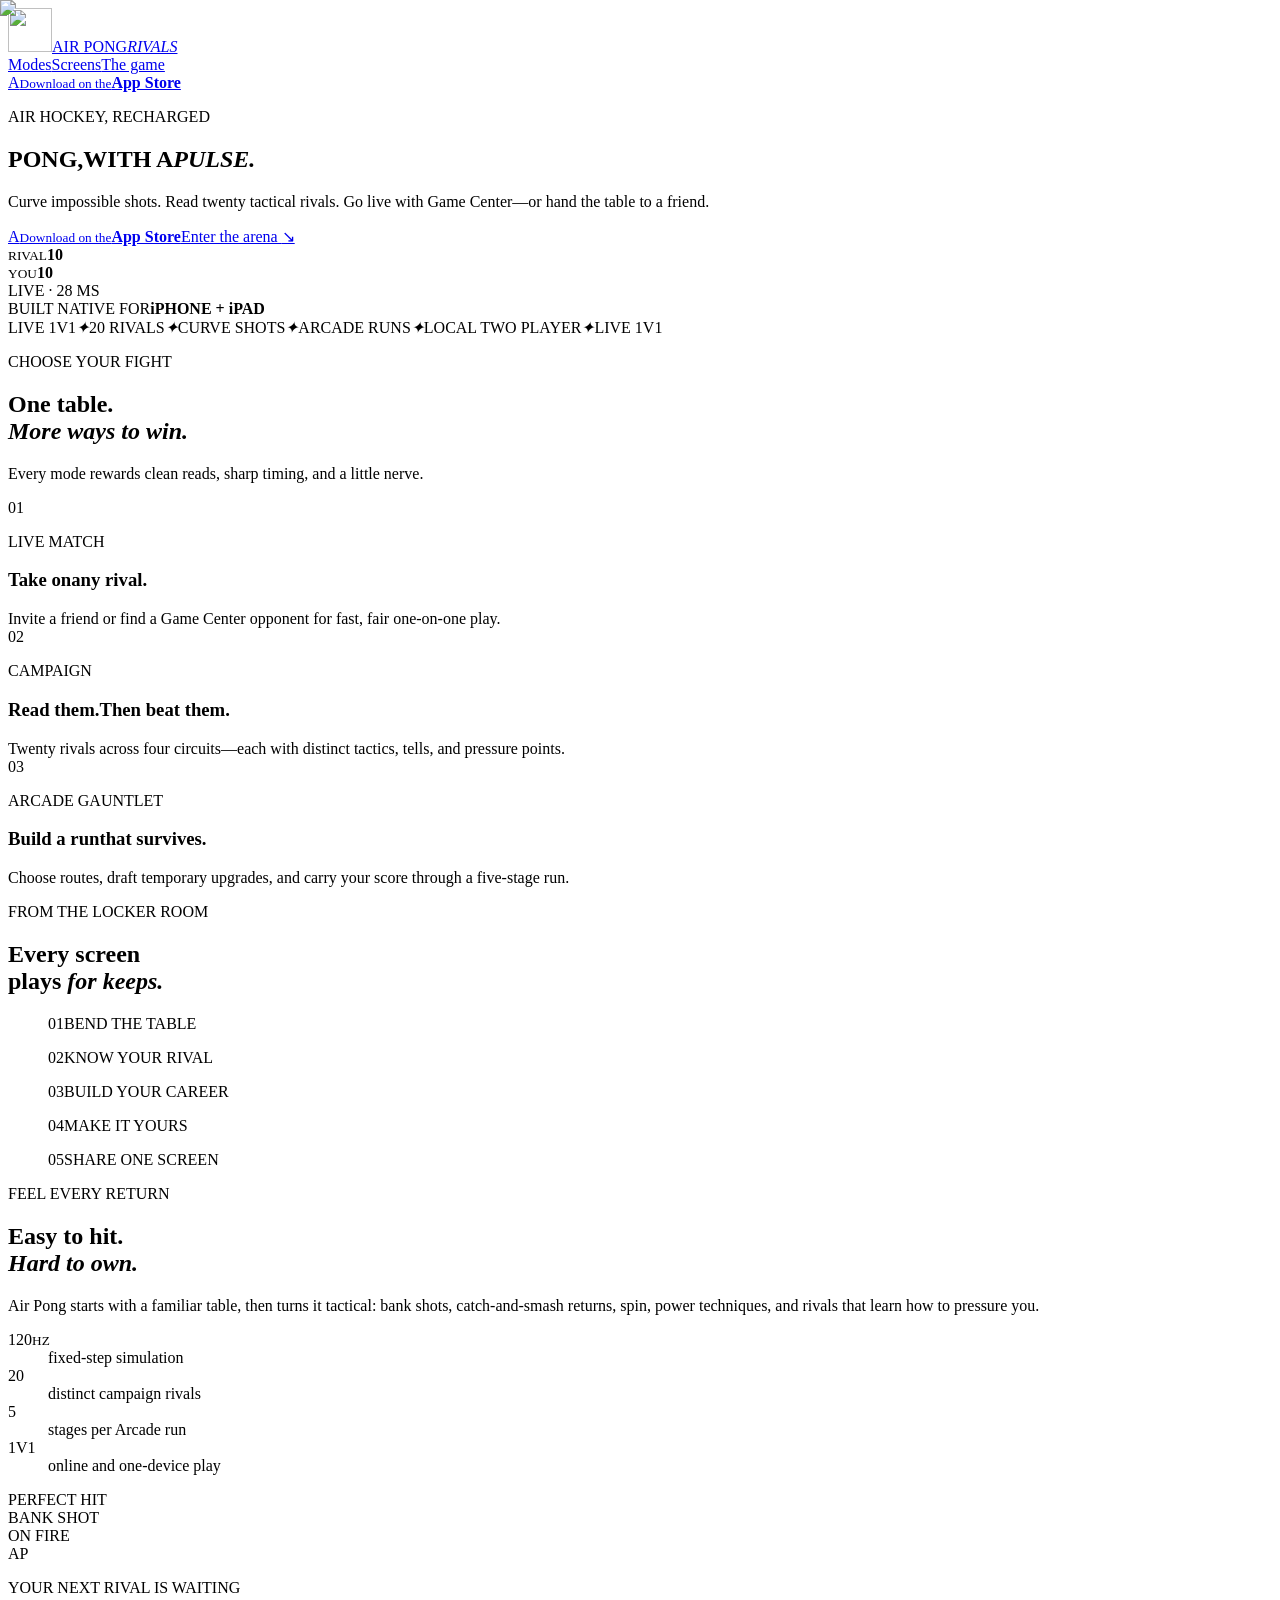
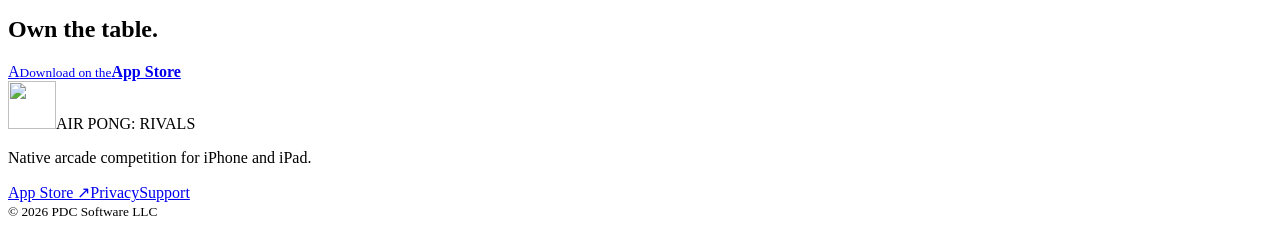
==== commit deecf315: "feat: publish latest Air Pong marketing site" ====
--- a/index.html
+++ b/index.html
@@ -1,304 +1 @@
-<!doctype html>
-<html lang="en">
-  <head>
-    <meta charset="utf-8">
-    <meta name="viewport" content="width=device-width, initial-scale=1">
-    <meta name="theme-color" content="#05090d">
-    <meta
-      name="description"
-      content="Air Pong: Rivals is air hockey recharged—bend shots, defeat 20 rivals, survive the Arcade Gauntlet, and play side by side on iPhone and iPad."
-    >
-    <meta property="og:type" content="website">
-    <meta property="og:title" content="Air Pong: Rivals — Air Hockey, Recharged">
-    <meta
-      property="og:description"
-      content="Fast hands. Fierce rivals. One more match."
-    >
-    <meta property="og:url" content="https://pdcsoftware.github.io/">
-    <meta property="og:image" content="https://pdcsoftware.github.io/assets/og.jpg">
-    <meta
-      property="og:image:alt"
-      content="Air Pong: Rivals — Air Hockey, Recharged, with a glowing game table on iPhone"
-    >
-    <meta name="twitter:card" content="summary_large_image">
-    <meta name="twitter:title" content="Air Pong: Rivals — Air Hockey, Recharged">
-    <meta
-      name="twitter:description"
-      content="Fast hands. Fierce rivals. One more match."
-    >
-    <meta name="twitter:image" content="https://pdcsoftware.github.io/assets/og.jpg">
-    <title>Air Pong: Rivals — Air Hockey, Recharged</title>
-    <link rel="icon" href="./assets/app-icon.png">
-    <link rel="apple-touch-icon" href="./assets/app-icon.png">
-    <link rel="stylesheet" href="./styles.css">
-  </head>
-  <body>
-    <a class="skip-link" href="#main-content">Skip to content</a>
-
-    <header class="site-header">
-      <a class="brand" href="./" aria-label="Air Pong: Rivals home">
-        <img src="./assets/app-icon.png" alt="" width="44" height="44">
-        <span><strong>Air Pong</strong><small>Rivals</small></span>
-      </a>
-      <nav aria-label="Primary navigation">
-        <a href="#game">Game</a>
-        <a href="#modes">Modes</a>
-        <a href="#support">Support</a>
-        <a href="./privacy/">Privacy</a>
-      </nav>
-    </header>
-
-    <main id="main-content">
-      <section class="hero" aria-labelledby="hero-title">
-        <div class="hero-glow hero-glow-cyan" aria-hidden="true"></div>
-        <div class="hero-glow hero-glow-orange" aria-hidden="true"></div>
-        <div class="hero-copy">
-          <p class="eyebrow">PDC Software presents</p>
-          <h1 id="hero-title">Air hockey,<br><span>recharged.</span></h1>
-          <p class="lede">
-            Bend impossible shots. Read every rival. Build a winning run.
-            Air Pong: Rivals turns the classic table game into a fast, tactical
-            showdown built for iPhone and iPad.
-          </p>
-          <div class="hero-actions">
-            <a class="button" href="#game">Enter the arena <span aria-hidden="true">↓</span></a>
-            <a class="button button-quiet" href="#support">Player support</a>
-          </div>
-          <ul class="hero-facts" aria-label="Game highlights">
-            <li><strong>20</strong><span>distinct rivals</span></li>
-            <li><strong>120</strong><span>Hz simulation</span></li>
-            <li><strong>0</strong><span>ads or tracking</span></li>
-          </ul>
-        </div>
-
-        <div class="hero-art">
-          <div class="hero-frame">
-            <img
-              src="./assets/air-hockey-recharged.jpg"
-              alt="Air Pong gameplay with a glowing puck, cyan and orange paddles, and the words Air Hockey, Recharged"
-              width="462"
-              height="1000"
-              fetchpriority="high"
-            >
-          </div>
-          <div class="float-tag float-tag-top" aria-hidden="true">
-            <span>Campaign</span><strong>20 rivals</strong>
-          </div>
-          <div class="float-tag float-tag-bottom" aria-hidden="true">
-            <span>Designed for</span><strong>one more match</strong>
-          </div>
-        </div>
-      </section>
-
-      <div class="signal-strip" aria-label="More game highlights">
-        <span>Magnus technique</span>
-        <span>Four circuits</span>
-        <span>Arcade gauntlet</span>
-        <span>Local multiplayer</span>
-        <span>Offline play</span>
-      </div>
-
-      <section id="game" class="section story-section" aria-labelledby="story-title">
-        <div class="section-heading">
-          <p class="eyebrow">Built for the rematch</p>
-          <h2 id="story-title">More than pong.<br><span>A whole rivalry.</span></h2>
-          <p>
-            Precision physics meet opponents with their own pace, tactics, and
-            signature techniques. Learn the table, master the spin, then prove it.
-          </p>
-        </div>
-
-        <div class="story-grid">
-          <article class="story-card story-card-campaign">
-            <div class="story-copy">
-              <p class="card-number">01 / Campaign</p>
-              <h3>Defeat 20 rivals</h3>
-              <p>
-                Fight through four circuits, study every challenger, and earn
-                mastery stars on the way to the top.
-              </p>
-              <ul class="mini-list">
-                <li>Four distinct circuits</li>
-                <li>Unique rival play styles</li>
-                <li>Replayable mastery goals</li>
-              </ul>
-            </div>
-            <img
-              src="./assets/defeat-20-rivals.jpg"
-              alt="Campaign screen showing four circuits and the headline Defeat 20 Rivals"
-              width="416"
-              height="900"
-              loading="lazy"
-            >
-          </article>
-
-          <article class="story-card story-card-arcade">
-            <div class="story-copy">
-              <p class="card-number">02 / Arcade Gauntlet</p>
-              <h3>Survive five stages</h3>
-              <p>
-                Choose a route through changing arenas, stack run upgrades, and
-                chase a new personal best through the finale.
-              </p>
-              <ul class="mini-list">
-                <li>Branching routes</li>
-                <li>Run-changing upgrades</li>
-                <li>Five-stage score chase</li>
-              </ul>
-            </div>
-            <img
-              src="./assets/survive-five-stages.jpg"
-              alt="Two angled phones showing an Arcade Gauntlet run and results"
-              width="416"
-              height="900"
-              loading="lazy"
-            >
-          </article>
-
-          <article class="story-card story-card-career">
-            <div class="story-copy">
-              <p class="card-number">03 / Career</p>
-              <h3>Rise through the ranks</h3>
-              <p>
-                Turn every match into progress with levels, rotating contracts,
-                streaks, records, and cosmetic rewards.
-              </p>
-              <ul class="mini-list">
-                <li>Offline progression</li>
-                <li>Rotating contracts</li>
-                <li>Unlockable loadouts</li>
-              </ul>
-            </div>
-            <img
-              src="./assets/rise-through-ranks.jpg"
-              alt="Career dashboard with level progress, records, and contracts"
-              width="416"
-              height="900"
-              loading="lazy"
-            >
-          </article>
-        </div>
-      </section>
-
-      <section id="modes" class="section multiplayer" aria-labelledby="multiplayer-title">
-        <div class="multiplayer-art">
-          <img
-            src="./assets/play-side-by-side.jpg"
-            alt="Two phones showing local two-player setup and a side-by-side match"
-            width="416"
-            height="900"
-            loading="lazy"
-          >
-        </div>
-        <div class="multiplayer-copy">
-          <p class="eyebrow">Local multiplayer</p>
-          <h2 id="multiplayer-title">Pass the device.<br><span>Start a rivalry.</span></h2>
-          <p>
-            Two players. One screen. No pairing, accounts, or network required.
-            Just pick a side and settle the score together.
-          </p>
-          <div class="mode-chips" aria-label="Available ways to play">
-            <span>Campaign</span>
-            <span>Arcade</span>
-            <span>Quick play</span>
-            <span>Two player</span>
-          </div>
-        </div>
-      </section>
-
-      <section class="section detail-grid" aria-label="Game details">
-        <article>
-          <p class="card-number">Technique</p>
-          <h3>Bend every shot</h3>
-          <p>
-            Swipe through contact to add Magnus spin, curve around defenses, and
-            open angles that straight shots cannot reach.
-          </p>
-        </article>
-        <article>
-          <p class="card-number">Loadout</p>
-          <h3>Make it yours</h3>
-          <p>
-            Unlock paddles, pucks, trails, and arenas as your career grows—then
-            bring your favorite look to every mode.
-          </p>
-        </article>
-        <article>
-          <p class="card-number">Privacy</p>
-          <h3>Play stays private</h3>
-          <p>
-            No advertising, analytics, or tracking. Your progress and records stay
-            on your device.
-          </p>
-        </article>
-      </section>
-
-      <section id="support" class="section support-panel" aria-labelledby="support-title">
-        <div>
-          <p class="eyebrow">Player support</p>
-          <h2 id="support-title">Hit a wall?</h2>
-          <p>
-            Tell us what happened and include your device model, iOS or iPadOS
-            version, and app version. We will help you get back on the table.
-          </p>
-        </div>
-        <a
-          class="button"
-          href="https://github.com/pdcsoftwarellc/pdcsoftware.github.io/issues/new?title=Air%20Pong%3A%20Rivals%20support%20request"
-        >Open a support request <span aria-hidden="true">↗</span></a>
-      </section>
-
-      <section class="help-grid" aria-label="Common help topics">
-        <article class="help-card">
-          <p class="card-number">Controls</p>
-          <h3>Control the court</h3>
-          <p>
-            Drag your paddle to move. Meet the puck at an angle, then use speed,
-            spin, and bank shots to break through each rival.
-          </p>
-        </article>
-        <article class="help-card">
-          <p class="card-number">Progress</p>
-          <h3>Local saves</h3>
-          <p>
-            Career progress, settings, and records are stored on your device.
-            Deleting the app also deletes its locally stored progress.
-          </p>
-        </article>
-        <article class="help-card">
-          <p class="card-number">Troubleshooting</p>
-          <h3>Audio or performance</h3>
-          <p>
-            Install the latest app and system updates, then restart the app. If the
-            issue remains, send the details through the support link above.
-          </p>
-        </article>
-      </section>
-
-      <section class="privacy-callout" aria-labelledby="privacy-title">
-        <div class="privacy-icon" aria-hidden="true">◎</div>
-        <div>
-          <p class="eyebrow">Private by design</p>
-          <h2 id="privacy-title">Your matches stay yours.</h2>
-          <p>
-            Air Pong: Rivals does not use accounts, advertising, analytics, or
-            tracking. Read exactly how the game handles data.
-          </p>
-        </div>
-        <a class="text-link" href="./privacy/">Privacy policy <span aria-hidden="true">→</span></a>
-      </section>
-    </main>
-
-    <footer>
-      <a class="footer-brand" href="./">
-        <img src="./assets/app-icon.png" alt="" width="36" height="36">
-        <span>Air Pong: Rivals</span>
-      </a>
-      <p>© 2026 PDC Software</p>
-      <div>
-        <a href="#support">Support</a>
-        <a href="./privacy/">Privacy</a>
-      </div>
-    </footer>
-  </body>
-</html>
+<!DOCTYPE html><html lang="en"><head><meta charSet="utf-8"/><meta name="viewport" content="width=device-width, initial-scale=1"/><link rel="preload" as="image" href="/pdcsoftware.github.io/screens/01-gameplay-hero.png"/><link rel="stylesheet" href="/pdcsoftware.github.io/_next/static/chunks/0t.hv63gx2ovk.css" data-precedence="next"/><link rel="preload" as="script" fetchPriority="low" href="/pdcsoftware.github.io/_next/static/chunks/11qk_vpw_zwkf.js"/><script src="/pdcsoftware.github.io/_next/static/chunks/072siwk04io2_.js" async=""></script><script src="/pdcsoftware.github.io/_next/static/chunks/10u3y4bw1ayzs.js" async=""></script><script src="/pdcsoftware.github.io/_next/static/chunks/turbopack-0c1gq-28u-k-2.js" async=""></script><script src="/pdcsoftware.github.io/_next/static/chunks/0fsi8lw5utejl.js" async=""></script><script src="/pdcsoftware.github.io/_next/static/chunks/0d3tkj33oycf2.js" async=""></script><script src="/pdcsoftware.github.io/_next/static/chunks/02i2~rbajkz94.js" async=""></script><title>Air Pong: Rivals — Air Hockey, Recharged</title><meta name="description" content="Curve impossible shots, outsmart twenty tactical rivals, and play live one-on-one through Game Center."/><meta property="og:title" content="Air Pong: Rivals — Pong, with a pulse."/><meta property="og:description" content="Curve impossible shots, outsmart twenty tactical rivals, and play live through Game Center."/><meta property="og:image" content="https://pdcsoftwarellc.github.io/pdcsoftware.github.io/og.png"/><meta property="og:image:width" content="1200"/><meta property="og:image:height" content="630"/><meta property="og:image:alt" content="Air Pong: Rivals — Pong, with a pulse."/><meta property="og:type" content="website"/><meta name="twitter:card" content="summary_large_image"/><meta name="twitter:title" content="Air Pong: Rivals — Pong, with a pulse."/><meta name="twitter:description" content="Curve impossible shots, outsmart twenty tactical rivals, and play live through Game Center."/><meta name="twitter:image" content="https://pdcsoftwarellc.github.io/pdcsoftware.github.io/og.png"/><link rel="icon" href="/pdcsoftware.github.io/app-icon.png"/><link rel="apple-touch-icon" href="/pdcsoftware.github.io/app-icon.png"/><script src="/pdcsoftware.github.io/_next/static/chunks/03~yq9q893hmn.js" noModule=""></script></head><body><div hidden=""><!--$--><!--/$--></div><main><header class="site-header"><a class="brand" href="#top" aria-label="Air Pong: Rivals home"><img alt="" loading="lazy" width="44" height="44" decoding="async" data-nimg="1" class="brand__icon" style="color:transparent" src="/pdcsoftware.github.io/app-icon.png"/><span>AIR PONG</span><em>RIVALS</em></a><nav aria-label="Primary navigation"><a href="#modes">Modes</a><a href="#screens">Screens</a><a href="#competition">The game</a></nav><a class="store-button store-button--compact" href="https://apps.apple.com/app/id6792107033" aria-label="Download Air Pong: Rivals on the App Store"><span class="store-button__mark" aria-hidden="true">A</span><span><small>Download on the</small><strong>App Store</strong></span></a></header><section class="hero" id="top"><div class="hero__copy"><p class="kicker"><span></span> AIR HOCKEY, RECHARGED</p><h1>PONG,<span>WITH A</span><em>PULSE.</em></h1><p class="hero__lede">Curve impossible shots. Read twenty tactical rivals. Go live with Game Center—or hand the table to a friend.</p><div class="hero__actions"><a class="store-button" href="https://apps.apple.com/app/id6792107033" aria-label="Download Air Pong: Rivals on the App Store"><span class="store-button__mark" aria-hidden="true">A</span><span><small>Download on the</small><strong>App Store</strong></span></a><a class="text-link" href="#modes">Enter the arena <span aria-hidden="true">↘</span></a></div></div><div class="hero__art" aria-label="Air Pong gameplay preview"><div class="orbit orbit--one"></div><div class="orbit orbit--two"></div><div class="score score--top"><small>RIVAL</small><strong>10</strong></div><div class="score score--bottom"><small>YOU</small><strong>10</strong></div><div class="live-chip"><span></span> LIVE · 28 MS</div><div class="phone phone--hero"><span class="phone__speaker" aria-hidden="true"></span><img alt="Air Pong match at deuce" decoding="async" data-nimg="fill" style="position:absolute;height:100%;width:100%;left:0;top:0;right:0;bottom:0;color:transparent" src="/pdcsoftware.github.io/screens/01-gameplay-hero.png"/></div><div class="puck puck--one"></div><div class="puck puck--two"></div></div><div class="hero__footnote"><span>BUILT NATIVE FOR</span><strong>iPHONE + iPAD</strong></div></section><div class="ticker" aria-label="Game features"><div><span>LIVE 1V1</span><i>✦</i><span>20 RIVALS</span><i>✦</i><span>CURVE SHOTS</span><i>✦</i><span>ARCADE RUNS</span><i>✦</i><span>LOCAL TWO PLAYER</span><i>✦</i><span>LIVE 1V1</span></div></div><section class="modes section" id="modes"><div class="section-heading"><p class="kicker"><span></span> CHOOSE YOUR FIGHT</p><h2>One table.<br/><em>More ways to win.</em></h2><p>Every mode rewards clean reads, sharp timing, and a little nerve.</p></div><div class="mode-list"><article class="mode-card mode-card--cyan"><div class="mode-card__number">01</div><div class="mode-card__copy"><p>LIVE MATCH</p><h3><span>Take on</span><span>any rival.</span></h3><div class="mode-card__detail">Invite a friend or find a Game Center opponent for fast, fair one-on-one play.</div></div><div class="mode-card__visual"><div class="phone "><span class="phone__speaker" aria-hidden="true"></span><img alt="LIVE MATCH screen" loading="lazy" decoding="async" data-nimg="fill" style="position:absolute;height:100%;width:100%;left:0;top:0;right:0;bottom:0;color:transparent" src="/pdcsoftware.github.io/screens/13-online-lobby.png"/></div></div></article><article class="mode-card mode-card--gold"><div class="mode-card__number">02</div><div class="mode-card__copy"><p>CAMPAIGN</p><h3><span>Read them.</span><span>Then beat them.</span></h3><div class="mode-card__detail">Twenty rivals across four circuits—each with distinct tactics, tells, and pressure points.</div></div><div class="mode-card__visual"><div class="phone "><span class="phone__speaker" aria-hidden="true"></span><img alt="CAMPAIGN screen" loading="lazy" decoding="async" data-nimg="fill" style="position:absolute;height:100%;width:100%;left:0;top:0;right:0;bottom:0;color:transparent" src="/pdcsoftware.github.io/screens/03-campaign.png"/></div></div></article><article class="mode-card mode-card--violet"><div class="mode-card__number">03</div><div class="mode-card__copy"><p>ARCADE GAUNTLET</p><h3><span>Build a run</span><span>that survives.</span></h3><div class="mode-card__detail">Choose routes, draft temporary upgrades, and carry your score through a five-stage run.</div></div><div class="mode-card__visual"><div class="phone "><span class="phone__speaker" aria-hidden="true"></span><img alt="ARCADE GAUNTLET screen" loading="lazy" decoding="async" data-nimg="fill" style="position:absolute;height:100%;width:100%;left:0;top:0;right:0;bottom:0;color:transparent" src="/pdcsoftware.github.io/screens/05-arcade-overview.png"/></div></div></article></div></section><section class="screens section" id="screens"><div class="screens__intro"><p class="kicker"><span></span> FROM THE LOCKER ROOM</p><h2>Every screen<br/>plays <em>for keeps.</em></h2></div><div class="screen-rail"><figure class="screen-shot screen-shot--1"><figcaption><span>01</span>BEND THE TABLE</figcaption><div class="phone "><span class="phone__speaker" aria-hidden="true"></span><img alt="bend the table screen" loading="lazy" decoding="async" data-nimg="fill" style="position:absolute;height:100%;width:100%;left:0;top:0;right:0;bottom:0;color:transparent" src="/pdcsoftware.github.io/screens/02-gameplay-technique.png"/></div></figure><figure class="screen-shot screen-shot--2"><figcaption><span>02</span>KNOW YOUR RIVAL</figcaption><div class="phone "><span class="phone__speaker" aria-hidden="true"></span><img alt="know your rival screen" loading="lazy" decoding="async" data-nimg="fill" style="position:absolute;height:100%;width:100%;left:0;top:0;right:0;bottom:0;color:transparent" src="/pdcsoftware.github.io/screens/04-rival.png"/></div></figure><figure class="screen-shot screen-shot--3"><figcaption><span>03</span>BUILD YOUR CAREER</figcaption><div class="phone "><span class="phone__speaker" aria-hidden="true"></span><img alt="build your career screen" loading="lazy" decoding="async" data-nimg="fill" style="position:absolute;height:100%;width:100%;left:0;top:0;right:0;bottom:0;color:transparent" src="/pdcsoftware.github.io/screens/08-career.png"/></div></figure><figure class="screen-shot screen-shot--4"><figcaption><span>04</span>MAKE IT YOURS</figcaption><div class="phone "><span class="phone__speaker" aria-hidden="true"></span><img alt="make it yours screen" loading="lazy" decoding="async" data-nimg="fill" style="position:absolute;height:100%;width:100%;left:0;top:0;right:0;bottom:0;color:transparent" src="/pdcsoftware.github.io/screens/09-locker.png"/></div></figure><figure class="screen-shot screen-shot--5"><figcaption><span>05</span>SHARE ONE SCREEN</figcaption><div class="phone "><span class="phone__speaker" aria-hidden="true"></span><img alt="share one screen screen" loading="lazy" decoding="async" data-nimg="fill" style="position:absolute;height:100%;width:100%;left:0;top:0;right:0;bottom:0;color:transparent" src="/pdcsoftware.github.io/screens/10-two-player.png"/></div></figure></div></section><section class="competition section" id="competition"><div class="competition__copy"><p class="kicker"><span></span> FEEL EVERY RETURN</p><h2>Easy to hit.<br/><em>Hard to own.</em></h2><p>Air Pong starts with a familiar table, then turns it tactical: bank shots, catch-and-smash returns, spin, power techniques, and rivals that learn how to pressure you.</p><dl class="stat-grid"><div><dt>120<small>HZ</small></dt><dd>fixed-step simulation</dd></div><div><dt>20</dt><dd>distinct campaign rivals</dd></div><div><dt>5</dt><dd>stages per Arcade run</dd></div><div><dt>1V1</dt><dd>online and one-device play</dd></div></dl></div><div class="competition__visual"><div class="arena-lines"></div><div class="rally-label rally-label--one">PERFECT HIT</div><div class="rally-label rally-label--two">BANK SHOT</div><div class="rally-label rally-label--three">ON FIRE</div><div class="phone phone--competition"><span class="phone__speaker" aria-hidden="true"></span><img alt="Live online Air Pong match" loading="lazy" decoding="async" data-nimg="fill" style="position:absolute;height:100%;width:100%;left:0;top:0;right:0;bottom:0;color:transparent" src="/pdcsoftware.github.io/screens/14-online-match.png"/></div></div></section><section class="final-cta"><div class="final-cta__mark" aria-hidden="true">AP</div><p>YOUR NEXT RIVAL IS WAITING</p><h2>Own the table.</h2><a class="store-button" href="https://apps.apple.com/app/id6792107033" aria-label="Download Air Pong: Rivals on the App Store"><span class="store-button__mark" aria-hidden="true">A</span><span><small>Download on the</small><strong>App Store</strong></span></a></section><footer><div class="brand brand--footer"><img alt="" loading="lazy" width="48" height="48" decoding="async" data-nimg="1" class="brand__icon" style="color:transparent" src="/pdcsoftware.github.io/app-icon.png"/><span>AIR PONG: RIVALS</span></div><p>Native arcade competition for iPhone and iPad.</p><div class="footer-links"><a href="https://apps.apple.com/app/id6792107033">App Store ↗</a><a href="/pdcsoftware.github.io/privacy/">Privacy</a><a href="https://github.com/pdcsoftwarellc/pdcsoftware.github.io/issues/new?title=Air%20Pong%3A%20Rivals%20support%20request">Support</a></div><small>© 2026 PDC Software LLC</small></footer></main><!--$--><!--/$--><script src="/pdcsoftware.github.io/_next/static/chunks/11qk_vpw_zwkf.js" id="_R_" async=""></script><script>(self.__next_f=self.__next_f||[]).push([0])</script><script>self.__next_f.push([1,"1:\"$Sreact.fragment\"\n2:I[39756,[\"/pdcsoftware.github.io/_next/static/chunks/0fsi8lw5utejl.js\",\"/pdcsoftware.github.io/_next/static/chunks/0d3tkj33oycf2.js\"],\"default\"]\n3:I[37457,[\"/pdcsoftware.github.io/_next/static/chunks/0fsi8lw5utejl.js\",\"/pdcsoftware.github.io/_next/static/chunks/0d3tkj33oycf2.js\"],\"default\"]\n4:I[5500,[\"/pdcsoftware.github.io/_next/static/chunks/0fsi8lw5utejl.js\",\"/pdcsoftware.github.io/_next/static/chunks/0d3tkj33oycf2.js\",\"/pdcsoftware.github.io/_next/static/chunks/02i2~rbajkz94.js\"],\"Image\"]\n12:I[68027,[\"/pdcsoftware.github.io/_next/static/chunks/0fsi8lw5utejl.js\",\"/pdcsoftware.github.io/_next/static/chunks/0d3tkj33oycf2.js\"],\"default\",1]\n:HL[\"/pdcsoftware.github.io/_next/static/chunks/0t.hv63gx2ovk.css\",\"style\"]\n"])</script><script>self.__next_f.push([1,"0:{\"P\":null,\"c\":[\"\",\"\"],\"q\":\"\",\"i\":false,\"f\":[[[\"\",{\"children\":[\"__PAGE__\",{}]},\"$undefined\",\"$undefined\",16],[[\"$\",\"$1\",\"c\",{\"children\":[[[\"$\",\"link\",\"0\",{\"rel\":\"stylesheet\",\"href\":\"/pdcsoftware.github.io/_next/static/chunks/0t.hv63gx2ovk.css\",\"precedence\":\"next\",\"crossOrigin\":\"$undefined\",\"nonce\":\"$undefined\"}],[\"$\",\"script\",\"script-0\",{\"src\":\"/pdcsoftware.github.io/_next/static/chunks/0fsi8lw5utejl.js\",\"async\":true,\"nonce\":\"$undefined\"}],[\"$\",\"script\",\"script-1\",{\"src\":\"/pdcsoftware.github.io/_next/static/chunks/0d3tkj33oycf2.js\",\"async\":true,\"nonce\":\"$undefined\"}]],[\"$\",\"html\",null,{\"lang\":\"en\",\"children\":[\"$\",\"body\",null,{\"children\":[\"$\",\"$L2\",null,{\"parallelRouterKey\":\"children\",\"error\":\"$undefined\",\"errorStyles\":\"$undefined\",\"errorScripts\":\"$undefined\",\"template\":[\"$\",\"$L3\",null,{}],\"templateStyles\":\"$undefined\",\"templateScripts\":\"$undefined\",\"notFound\":[[[\"$\",\"title\",null,{\"children\":\"404: This page could not be found.\"}],[\"$\",\"div\",null,{\"style\":{\"fontFamily\":\"system-ui,\\\"Segoe UI\\\",Roboto,Helvetica,Arial,sans-serif,\\\"Apple Color Emoji\\\",\\\"Segoe UI Emoji\\\"\",\"height\":\"100vh\",\"textAlign\":\"center\",\"display\":\"flex\",\"flexDirection\":\"column\",\"alignItems\":\"center\",\"justifyContent\":\"center\"},\"children\":[\"$\",\"div\",null,{\"children\":[[\"$\",\"style\",null,{\"dangerouslySetInnerHTML\":{\"__html\":\"body{color:#000;background:#fff;margin:0}.next-error-h1{border-right:1px solid rgba(0,0,0,.3)}@media (prefers-color-scheme:dark){body{color:#fff;background:#000}.next-error-h1{border-right:1px solid rgba(255,255,255,.3)}}\"}}],[\"$\",\"h1\",null,{\"className\":\"next-error-h1\",\"style\":{\"display\":\"inline-block\",\"margin\":\"0 20px 0 0\",\"padding\":\"0 23px 0 0\",\"fontSize\":24,\"fontWeight\":500,\"verticalAlign\":\"top\",\"lineHeight\":\"49px\"},\"children\":404}],[\"$\",\"div\",null,{\"style\":{\"display\":\"inline-block\"},\"children\":[\"$\",\"h2\",null,{\"style\":{\"fontSize\":14,\"fontWeight\":400,\"lineHeight\":\"49px\",\"margin\":0},\"children\":\"This page could not be found.\"}]}]]}]}]],[]],\"forbidden\":\"$undefined\",\"unauthorized\":\"$undefined\"}]}]}]]}],{\"children\":[[\"$\",\"$1\",\"c\",{\"children\":[[\"$\",\"main\",null,{\"children\":[[\"$\",\"header\",null,{\"className\":\"site-header\",\"children\":[[\"$\",\"a\",null,{\"className\":\"brand\",\"href\":\"#top\",\"aria-label\":\"Air Pong: Rivals home\",\"children\":[[\"$\",\"$L4\",null,{\"src\":\"/pdcsoftware.github.io/app-icon.png\",\"width\":44,\"height\":44,\"alt\":\"\",\"className\":\"brand__icon\"}],[\"$\",\"span\",null,{\"children\":\"AIR PONG\"}],[\"$\",\"em\",null,{\"children\":\"RIVALS\"}]]}],[\"$\",\"nav\",null,{\"aria-label\":\"Primary navigation\",\"children\":[[\"$\",\"a\",null,{\"href\":\"#modes\",\"children\":\"Modes\"}],[\"$\",\"a\",null,{\"href\":\"#screens\",\"children\":\"Screens\"}],[\"$\",\"a\",null,{\"href\":\"#competition\",\"children\":\"The game\"}]]}],[\"$\",\"a\",null,{\"className\":\"store-button store-button--compact\",\"href\":\"https://apps.apple.com/app/id6792107033\",\"aria-label\":\"Download Air Pong: Rivals on the App Store\",\"children\":[[\"$\",\"span\",null,{\"className\":\"store-button__mark\",\"aria-hidden\":\"true\",\"children\":\"A\"}],[\"$\",\"span\",null,{\"children\":[[\"$\",\"small\",null,{\"children\":\"Download on the\"}],[\"$\",\"strong\",null,{\"children\":\"App Store\"}]]}]]}]]}],[\"$\",\"section\",null,{\"className\":\"hero\",\"id\":\"top\",\"children\":[[\"$\",\"div\",null,{\"className\":\"hero__copy\",\"children\":[[\"$\",\"p\",null,{\"className\":\"kicker\",\"children\":[[\"$\",\"span\",null,{}],\" AIR HOCKEY, RECHARGED\"]}],[\"$\",\"h1\",null,{\"children\":[\"PONG,\",[\"$\",\"span\",null,{\"children\":\"WITH A\"}],[\"$\",\"em\",null,{\"children\":\"PULSE.\"}]]}],[\"$\",\"p\",null,{\"className\":\"hero__lede\",\"children\":\"Curve impossible shots. Read twenty tactical rivals. Go live with Game Center—or hand the table to a friend.\"}],[\"$\",\"div\",null,{\"className\":\"hero__actions\",\"children\":[[\"$\",\"a\",null,{\"className\":\"store-button\",\"href\":\"https://apps.apple.com/app/id6792107033\",\"aria-label\":\"Download Air Pong: Rivals on the App Store\",\"children\":[[\"$\",\"span\",null,{\"className\":\"store-button__mark\",\"aria-hidden\":\"true\",\"children\":\"A\"}],[\"$\",\"span\",null,{\"children\":[[\"$\",\"small\",null,{\"children\":\"Download on the\"}],[\"$\",\"strong\",null,{\"children\":\"App Store\"}]]}]]}],[\"$\",\"a\",null,{\"className\":\"text-link\",\"href\":\"#modes\",\"children\":[\"Enter the arena \",[\"$\",\"span\",null,{\"aria-hidden\":\"true\",\"children\":\"↘\"}]]}]]}]]}],[\"$\",\"div\",null,{\"className\":\"hero__art\",\"aria-label\":\"Air Pong gameplay preview\",\"children\":[[\"$\",\"div\",null,{\"className\":\"orbit orbit--one\"}],[\"$\",\"div\",null,{\"className\":\"orbit orbit--two\"}],[\"$\",\"div\",null,{\"className\":\"score score--top\",\"children\":[[\"$\",\"small\",null,{\"children\":\"RIVAL\"}],[\"$\",\"strong\",null,{\"children\":\"10\"}]]}],[\"$\",\"div\",null,{\"className\":\"score score--bottom\",\"children\":[[\"$\",\"small\",null,{\"children\":\"YOU\"}],[\"$\",\"strong\",null,{\"children\":\"10\"}]]}],[\"$\",\"div\",null,{\"className\":\"live-chip\",\"children\":[[\"$\",\"span\",null,{}],\" LIVE · 28 MS\"]}],[\"$\",\"div\",null,{\"className\":\"phone phone--hero\",\"children\":[[\"$\",\"span\",null,{\"className\":\"phone__speaker\",\"aria-hidden\":\"true\"}],\"$L5\"]}],\"$L6\",\"$L7\"]}],\"$L8\"]}],\"$L9\",\"$La\",\"$Lb\",\"$Lc\",\"$Ld\",\"$Le\"]}],[\"$Lf\"],\"$L10\"]}],{},null,false,null]},null,false,null],\"$L11\",false]],\"m\":\"$undefined\",\"G\":[\"$12\",[\"$L13\"]],\"S\":true,\"h\":null,\"s\":\"$undefined\",\"l\":\"$undefined\",\"p\":\"$undefined\",\"d\":\"$undefined\",\"b\":\"cKVMZYo26-BzW2yIIhygw\"}\n"])</script><script>self.__next_f.push([1,"14:I[97367,[\"/pdcsoftware.github.io/_next/static/chunks/0fsi8lw5utejl.js\",\"/pdcsoftware.github.io/_next/static/chunks/0d3tkj33oycf2.js\"],\"OutletBoundary\"]\n15:\"$Sreact.suspense\"\n17:I[97367,[\"/pdcsoftware.github.io/_next/static/chunks/0fsi8lw5utejl.js\",\"/pdcsoftware.github.io/_next/static/chunks/0d3tkj33oycf2.js\"],\"ViewportBoundary\"]\n19:I[97367,[\"/pdcsoftware.github.io/_next/static/chunks/0fsi8lw5utejl.js\",\"/pdcsoftware.github.io/_next/static/chunks/0d3tkj33oycf2.js\"],\"MetadataBoundary\"]\n5:[\"$\",\"$L4\",null,{\"src\":\"/pdcsoftware.github.io/screens/01-gameplay-hero.png\",\"alt\":\"Air Pong match at deuce\",\"fill\":true,\"sizes\":\"(max-width: 720px) 70vw, 360px\",\"priority\":true}]\n6:[\"$\",\"div\",null,{\"className\":\"puck puck--one\"}]\n7:[\"$\",\"div\",null,{\"className\":\"puck puck--two\"}]\n8:[\"$\",\"div\",null,{\"className\":\"hero__footnote\",\"children\":[[\"$\",\"span\",null,{\"children\":\"BUILT NATIVE FOR\"}],[\"$\",\"strong\",null,{\"children\":\"iPHONE + iPAD\"}]]}]\n9:[\"$\",\"div\",null,{\"className\":\"ticker\",\"aria-label\":\"Game features\",\"children\":[\"$\",\"div\",null,{\"children\":[[\"$\",\"span\",null,{\"children\":\"LIVE 1V1\"}],[\"$\",\"i\",null,{\"children\":\"✦\"}],[\"$\",\"span\",null,{\"children\":\"20 RIVALS\"}],[\"$\",\"i\",null,{\"children\":\"✦\"}],[\"$\",\"span\",null,{\"children\":\"CURVE SHOTS\"}],[\"$\",\"i\",null,{\"children\":\"✦\"}],[\"$\",\"span\",null,{\"children\":\"ARCADE RUNS\"}],[\"$\",\"i\",null,{\"children\":\"✦\"}],[\"$\",\"span\",null,{\"children\":\"LOCAL TWO PLAYER\"}],[\"$\",\"i\",null,{\"children\":\"✦\"}],[\"$\",\"span\",null,{\"children\":\"LIVE 1V1\"}]]}]}]\n"])</script><script>self.__next_f.push([1,"a:[\"$\",\"section\",null,{\"className\":\"modes section\",\"id\":\"modes\",\"children\":[[\"$\",\"div\",null,{\"className\":\"section-heading\",\"children\":[[\"$\",\"p\",null,{\"className\":\"kicker\",\"children\":[[\"$\",\"span\",null,{}],\" CHOOSE YOUR FIGHT\"]}],[\"$\",\"h2\",null,{\"children\":[\"One table.\",[\"$\",\"br\",null,{}],[\"$\",\"em\",null,{\"children\":\"More ways to win.\"}]]}],[\"$\",\"p\",null,{\"children\":\"Every mode rewards clean reads, sharp timing, and a little nerve.\"}]]}],[\"$\",\"div\",null,{\"className\":\"mode-list\",\"children\":[[\"$\",\"article\",\"01\",{\"className\":\"mode-card mode-card--cyan\",\"children\":[[\"$\",\"div\",null,{\"className\":\"mode-card__number\",\"children\":\"01\"}],[\"$\",\"div\",null,{\"className\":\"mode-card__copy\",\"children\":[[\"$\",\"p\",null,{\"children\":\"LIVE MATCH\"}],[\"$\",\"h3\",null,{\"children\":[[\"$\",\"span\",\"Take on\",{\"children\":\"Take on\"}],[\"$\",\"span\",\"any rival.\",{\"children\":\"any rival.\"}]]}],[\"$\",\"div\",null,{\"className\":\"mode-card__detail\",\"children\":\"Invite a friend or find a Game Center opponent for fast, fair one-on-one play.\"}]]}],[\"$\",\"div\",null,{\"className\":\"mode-card__visual\",\"children\":[\"$\",\"div\",null,{\"className\":\"phone \",\"children\":[[\"$\",\"span\",null,{\"className\":\"phone__speaker\",\"aria-hidden\":\"true\"}],[\"$\",\"$L4\",null,{\"src\":\"/pdcsoftware.github.io/screens/13-online-lobby.png\",\"alt\":\"LIVE MATCH screen\",\"fill\":true,\"sizes\":\"(max-width: 720px) 70vw, 360px\",\"priority\":false}]]}]}]]}],[\"$\",\"article\",\"02\",{\"className\":\"mode-card mode-card--gold\",\"children\":[[\"$\",\"div\",null,{\"className\":\"mode-card__number\",\"children\":\"02\"}],[\"$\",\"div\",null,{\"className\":\"mode-card__copy\",\"children\":[[\"$\",\"p\",null,{\"children\":\"CAMPAIGN\"}],[\"$\",\"h3\",null,{\"children\":[[\"$\",\"span\",\"Read them.\",{\"children\":\"Read them.\"}],[\"$\",\"span\",\"Then beat them.\",{\"children\":\"Then beat them.\"}]]}],[\"$\",\"div\",null,{\"className\":\"mode-card__detail\",\"children\":\"Twenty rivals across four circuits—each with distinct tactics, tells, and pressure points.\"}]]}],[\"$\",\"div\",null,{\"className\":\"mode-card__visual\",\"children\":[\"$\",\"div\",null,{\"className\":\"phone \",\"children\":[[\"$\",\"span\",null,{\"className\":\"phone__speaker\",\"aria-hidden\":\"true\"}],[\"$\",\"$L4\",null,{\"src\":\"/pdcsoftware.github.io/screens/03-campaign.png\",\"alt\":\"CAMPAIGN screen\",\"fill\":true,\"sizes\":\"(max-width: 720px) 70vw, 360px\",\"priority\":false}]]}]}]]}],[\"$\",\"article\",\"03\",{\"className\":\"mode-card mode-card--violet\",\"children\":[[\"$\",\"div\",null,{\"className\":\"mode-card__number\",\"children\":\"03\"}],[\"$\",\"div\",null,{\"className\":\"mode-card__copy\",\"children\":[[\"$\",\"p\",null,{\"children\":\"ARCADE GAUNTLET\"}],[\"$\",\"h3\",null,{\"children\":[[\"$\",\"span\",\"Build a run\",{\"children\":\"Build a run\"}],[\"$\",\"span\",\"that survives.\",{\"children\":\"that survives.\"}]]}],[\"$\",\"div\",null,{\"className\":\"mode-card__detail\",\"children\":\"Choose routes, draft temporary upgrades, and carry your score through a five-stage run.\"}]]}],[\"$\",\"div\",null,{\"className\":\"mode-card__visual\",\"children\":[\"$\",\"div\",null,{\"className\":\"phone \",\"children\":[[\"$\",\"span\",null,{\"className\":\"phone__speaker\",\"aria-hidden\":\"true\"}],[\"$\",\"$L4\",null,{\"src\":\"/pdcsoftware.github.io/screens/05-arcade-overview.png\",\"alt\":\"ARCADE GAUNTLET screen\",\"fill\":true,\"sizes\":\"(max-width: 720px) 70vw, 360px\",\"priority\":false}]]}]}]]}]]}]]}]\n"])</script><script>self.__next_f.push([1,"b:[\"$\",\"section\",null,{\"className\":\"screens section\",\"id\":\"screens\",\"children\":[[\"$\",\"div\",null,{\"className\":\"screens__intro\",\"children\":[[\"$\",\"p\",null,{\"className\":\"kicker\",\"children\":[[\"$\",\"span\",null,{}],\" FROM THE LOCKER ROOM\"]}],[\"$\",\"h2\",null,{\"children\":[\"Every screen\",[\"$\",\"br\",null,{}],\"plays \",[\"$\",\"em\",null,{\"children\":\"for keeps.\"}]]}]]}],[\"$\",\"div\",null,{\"className\":\"screen-rail\",\"children\":[[\"$\",\"figure\",\"BEND THE TABLE\",{\"className\":\"screen-shot screen-shot--1\",\"children\":[[\"$\",\"figcaption\",null,{\"children\":[[\"$\",\"span\",null,{\"children\":\"01\"}],\"BEND THE TABLE\"]}],[\"$\",\"div\",null,{\"className\":\"phone \",\"children\":[[\"$\",\"span\",null,{\"className\":\"phone__speaker\",\"aria-hidden\":\"true\"}],[\"$\",\"$L4\",null,{\"src\":\"/pdcsoftware.github.io/screens/02-gameplay-technique.png\",\"alt\":\"bend the table screen\",\"fill\":true,\"sizes\":\"(max-width: 720px) 70vw, 360px\",\"priority\":false}]]}]]}],[\"$\",\"figure\",\"KNOW YOUR RIVAL\",{\"className\":\"screen-shot screen-shot--2\",\"children\":[[\"$\",\"figcaption\",null,{\"children\":[[\"$\",\"span\",null,{\"children\":\"02\"}],\"KNOW YOUR RIVAL\"]}],[\"$\",\"div\",null,{\"className\":\"phone \",\"children\":[[\"$\",\"span\",null,{\"className\":\"phone__speaker\",\"aria-hidden\":\"true\"}],[\"$\",\"$L4\",null,{\"src\":\"/pdcsoftware.github.io/screens/04-rival.png\",\"alt\":\"know your rival screen\",\"fill\":true,\"sizes\":\"(max-width: 720px) 70vw, 360px\",\"priority\":false}]]}]]}],[\"$\",\"figure\",\"BUILD YOUR CAREER\",{\"className\":\"screen-shot screen-shot--3\",\"children\":[[\"$\",\"figcaption\",null,{\"children\":[[\"$\",\"span\",null,{\"children\":\"03\"}],\"BUILD YOUR CAREER\"]}],[\"$\",\"div\",null,{\"className\":\"phone \",\"children\":[[\"$\",\"span\",null,{\"className\":\"phone__speaker\",\"aria-hidden\":\"true\"}],[\"$\",\"$L4\",null,{\"src\":\"/pdcsoftware.github.io/screens/08-career.png\",\"alt\":\"build your career screen\",\"fill\":true,\"sizes\":\"(max-width: 720px) 70vw, 360px\",\"priority\":false}]]}]]}],[\"$\",\"figure\",\"MAKE IT YOURS\",{\"className\":\"screen-shot screen-shot--4\",\"children\":[[\"$\",\"figcaption\",null,{\"children\":[[\"$\",\"span\",null,{\"children\":\"04\"}],\"MAKE IT YOURS\"]}],[\"$\",\"div\",null,{\"className\":\"phone \",\"children\":[[\"$\",\"span\",null,{\"className\":\"phone__speaker\",\"aria-hidden\":\"true\"}],[\"$\",\"$L4\",null,{\"src\":\"/pdcsoftware.github.io/screens/09-locker.png\",\"alt\":\"make it yours screen\",\"fill\":true,\"sizes\":\"(max-width: 720px) 70vw, 360px\",\"priority\":false}]]}]]}],[\"$\",\"figure\",\"SHARE ONE SCREEN\",{\"className\":\"screen-shot screen-shot--5\",\"children\":[[\"$\",\"figcaption\",null,{\"children\":[[\"$\",\"span\",null,{\"children\":\"05\"}],\"SHARE ONE SCREEN\"]}],[\"$\",\"div\",null,{\"className\":\"phone \",\"children\":[[\"$\",\"span\",null,{\"className\":\"phone__speaker\",\"aria-hidden\":\"true\"}],[\"$\",\"$L4\",null,{\"src\":\"/pdcsoftware.github.io/screens/10-two-player.png\",\"alt\":\"share one screen screen\",\"fill\":true,\"sizes\":\"(max-width: 720px) 70vw, 360px\",\"priority\":false}]]}]]}]]}]]}]\n"])</script><script>self.__next_f.push([1,"c:[\"$\",\"section\",null,{\"className\":\"competition section\",\"id\":\"competition\",\"children\":[[\"$\",\"div\",null,{\"className\":\"competition__copy\",\"children\":[[\"$\",\"p\",null,{\"className\":\"kicker\",\"children\":[[\"$\",\"span\",null,{}],\" FEEL EVERY RETURN\"]}],[\"$\",\"h2\",null,{\"children\":[\"Easy to hit.\",[\"$\",\"br\",null,{}],[\"$\",\"em\",null,{\"children\":\"Hard to own.\"}]]}],[\"$\",\"p\",null,{\"children\":\"Air Pong starts with a familiar table, then turns it tactical: bank shots, catch-and-smash returns, spin, power techniques, and rivals that learn how to pressure you.\"}],[\"$\",\"dl\",null,{\"className\":\"stat-grid\",\"children\":[[\"$\",\"div\",null,{\"children\":[[\"$\",\"dt\",null,{\"children\":[\"120\",[\"$\",\"small\",null,{\"children\":\"HZ\"}]]}],[\"$\",\"dd\",null,{\"children\":\"fixed-step simulation\"}]]}],[\"$\",\"div\",null,{\"children\":[[\"$\",\"dt\",null,{\"children\":\"20\"}],[\"$\",\"dd\",null,{\"children\":\"distinct campaign rivals\"}]]}],[\"$\",\"div\",null,{\"children\":[[\"$\",\"dt\",null,{\"children\":\"5\"}],[\"$\",\"dd\",null,{\"children\":\"stages per Arcade run\"}]]}],[\"$\",\"div\",null,{\"children\":[[\"$\",\"dt\",null,{\"children\":\"1V1\"}],[\"$\",\"dd\",null,{\"children\":\"online and one-device play\"}]]}]]}]]}],[\"$\",\"div\",null,{\"className\":\"competition__visual\",\"children\":[[\"$\",\"div\",null,{\"className\":\"arena-lines\"}],[\"$\",\"div\",null,{\"className\":\"rally-label rally-label--one\",\"children\":\"PERFECT HIT\"}],[\"$\",\"div\",null,{\"className\":\"rally-label rally-label--two\",\"children\":\"BANK SHOT\"}],[\"$\",\"div\",null,{\"className\":\"rally-label rally-label--three\",\"children\":\"ON FIRE\"}],[\"$\",\"div\",null,{\"className\":\"phone phone--competition\",\"children\":[[\"$\",\"span\",null,{\"className\":\"phone__speaker\",\"aria-hidden\":\"true\"}],[\"$\",\"$L4\",null,{\"src\":\"/pdcsoftware.github.io/screens/14-online-match.png\",\"alt\":\"Live online Air Pong match\",\"fill\":true,\"sizes\":\"(max-width: 720px) 70vw, 360px\",\"priority\":false}]]}]]}]]}]\n"])</script><script>self.__next_f.push([1,"d:[\"$\",\"section\",null,{\"className\":\"final-cta\",\"children\":[[\"$\",\"div\",null,{\"className\":\"final-cta__mark\",\"aria-hidden\":\"true\",\"children\":\"AP\"}],[\"$\",\"p\",null,{\"children\":\"YOUR NEXT RIVAL IS WAITING\"}],[\"$\",\"h2\",null,{\"children\":\"Own the table.\"}],[\"$\",\"a\",null,{\"className\":\"store-button\",\"href\":\"https://apps.apple.com/app/id6792107033\",\"aria-label\":\"Download Air Pong: Rivals on the App Store\",\"children\":[[\"$\",\"span\",null,{\"className\":\"store-button__mark\",\"aria-hidden\":\"true\",\"children\":\"A\"}],[\"$\",\"span\",null,{\"children\":[[\"$\",\"small\",null,{\"children\":\"Download on the\"}],[\"$\",\"strong\",null,{\"children\":\"App Store\"}]]}]]}]]}]\ne:[\"$\",\"footer\",null,{\"children\":[[\"$\",\"div\",null,{\"className\":\"brand brand--footer\",\"children\":[[\"$\",\"$L4\",null,{\"src\":\"/pdcsoftware.github.io/app-icon.png\",\"width\":48,\"height\":48,\"alt\":\"\",\"className\":\"brand__icon\"}],[\"$\",\"span\",null,{\"children\":\"AIR PONG: RIVALS\"}]]}],[\"$\",\"p\",null,{\"children\":\"Native arcade competition for iPhone and iPad.\"}],[\"$\",\"div\",null,{\"className\":\"footer-links\",\"children\":[[\"$\",\"a\",null,{\"href\":\"https://apps.apple.com/app/id6792107033\",\"children\":\"App Store ↗\"}],[\"$\",\"a\",null,{\"href\":\"/pdcsoftware.github.io/privacy/\",\"children\":\"Privacy\"}],[\"$\",\"a\",null,{\"href\":\"https://github.com/pdcsoftwarellc/pdcsoftware.github.io/issues/new?title=Air%20Pong%3A%20Rivals%20support%20request\",\"children\":\"Support\"}]]}],[\"$\",\"small\",null,{\"children\":\"© 2026 PDC Software LLC\"}]]}]\nf:[\"$\",\"script\",\"script-0\",{\"src\":\"/pdcsoftware.github.io/_next/static/chunks/02i2~rbajkz94.js\",\"async\":true,\"nonce\":\"$undefined\"}]\n10:[\"$\",\"$L14\",null,{\"children\":[\"$\",\"$15\",null,{\"name\":\"Next.MetadataOutlet\",\"children\":\"$@16\"}]}]\n11:[\"$\",\"$1\",\"h\",{\"children\":[null,[\"$\",\"$L17\",null,{\"children\":\"$L18\"}],[\"$\",\"div\",null,{\"hidden\":true,\"children\":[\"$\",\"$L19\",null,{\"children\":[\"$\",\"$15\",null,{\"name\":\"Next.Metadata\",\"children\":\"$L1a\"}]}]}],null]}]\n13:[\"$\",\"link\",\"0\",{\"rel\":\"stylesheet\",\"href\":\"/pdcsoftware.github.io/_next/static/chunks/0t.hv63gx2ovk.css\",\"precedence\":\"next\",\"crossOrigin\":\"$undefined\",\"nonce\":\"$undefined\"}]\n"])</script><script>self.__next_f.push([1,"18:[[\"$\",\"meta\",\"0\",{\"charSet\":\"utf-8\"}],[\"$\",\"meta\",\"1\",{\"name\":\"viewport\",\"content\":\"width=device-width, initial-scale=1\"}]]\n"])</script><script>self.__next_f.push([1,"1b:I[27201,[\"/pdcsoftware.github.io/_next/static/chunks/0fsi8lw5utejl.js\",\"/pdcsoftware.github.io/_next/static/chunks/0d3tkj33oycf2.js\"],\"IconMark\"]\n16:null\n"])</script><script>self.__next_f.push([1,"1a:[[\"$\",\"title\",\"0\",{\"children\":\"Air Pong: Rivals — Air Hockey, Recharged\"}],[\"$\",\"meta\",\"1\",{\"name\":\"description\",\"content\":\"Curve impossible shots, outsmart twenty tactical rivals, and play live one-on-one through Game Center.\"}],[\"$\",\"meta\",\"2\",{\"property\":\"og:title\",\"content\":\"Air Pong: Rivals — Pong, with a pulse.\"}],[\"$\",\"meta\",\"3\",{\"property\":\"og:description\",\"content\":\"Curve impossible shots, outsmart twenty tactical rivals, and play live through Game Center.\"}],[\"$\",\"meta\",\"4\",{\"property\":\"og:image\",\"content\":\"https://pdcsoftwarellc.github.io/pdcsoftware.github.io/og.png\"}],[\"$\",\"meta\",\"5\",{\"property\":\"og:image:width\",\"content\":\"1200\"}],[\"$\",\"meta\",\"6\",{\"property\":\"og:image:height\",\"content\":\"630\"}],[\"$\",\"meta\",\"7\",{\"property\":\"og:image:alt\",\"content\":\"Air Pong: Rivals — Pong, with a pulse.\"}],[\"$\",\"meta\",\"8\",{\"property\":\"og:type\",\"content\":\"website\"}],[\"$\",\"meta\",\"9\",{\"name\":\"twitter:card\",\"content\":\"summary_large_image\"}],[\"$\",\"meta\",\"10\",{\"name\":\"twitter:title\",\"content\":\"Air Pong: Rivals — Pong, with a pulse.\"}],[\"$\",\"meta\",\"11\",{\"name\":\"twitter:description\",\"content\":\"Curve impossible shots, outsmart twenty tactical rivals, and play live through Game Center.\"}],[\"$\",\"meta\",\"12\",{\"name\":\"twitter:image\",\"content\":\"https://pdcsoftwarellc.github.io/pdcsoftware.github.io/og.png\"}],[\"$\",\"link\",\"13\",{\"rel\":\"icon\",\"href\":\"/pdcsoftware.github.io/app-icon.png\"}],[\"$\",\"link\",\"14\",{\"rel\":\"apple-touch-icon\",\"href\":\"/pdcsoftware.github.io/app-icon.png\"}],[\"$\",\"$L1b\",\"15\",{}]]\n"])</script></body></html>
